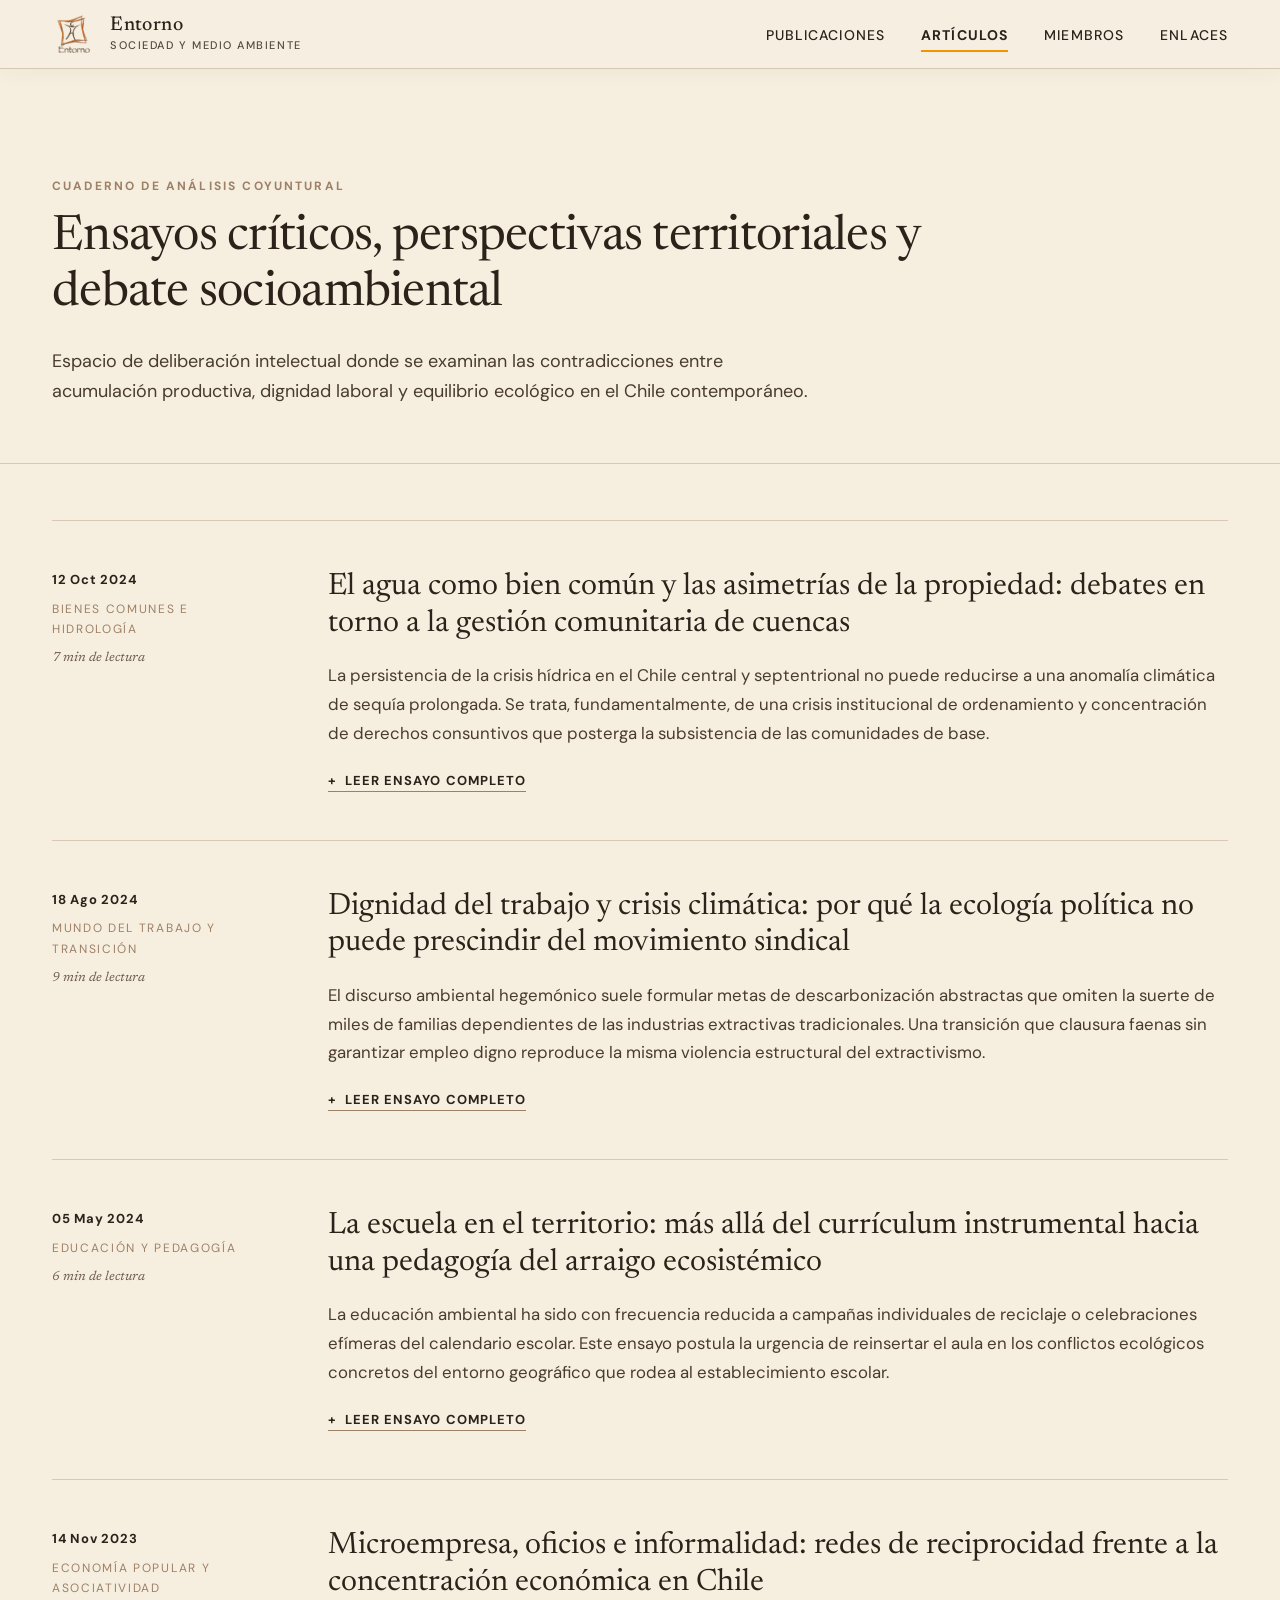
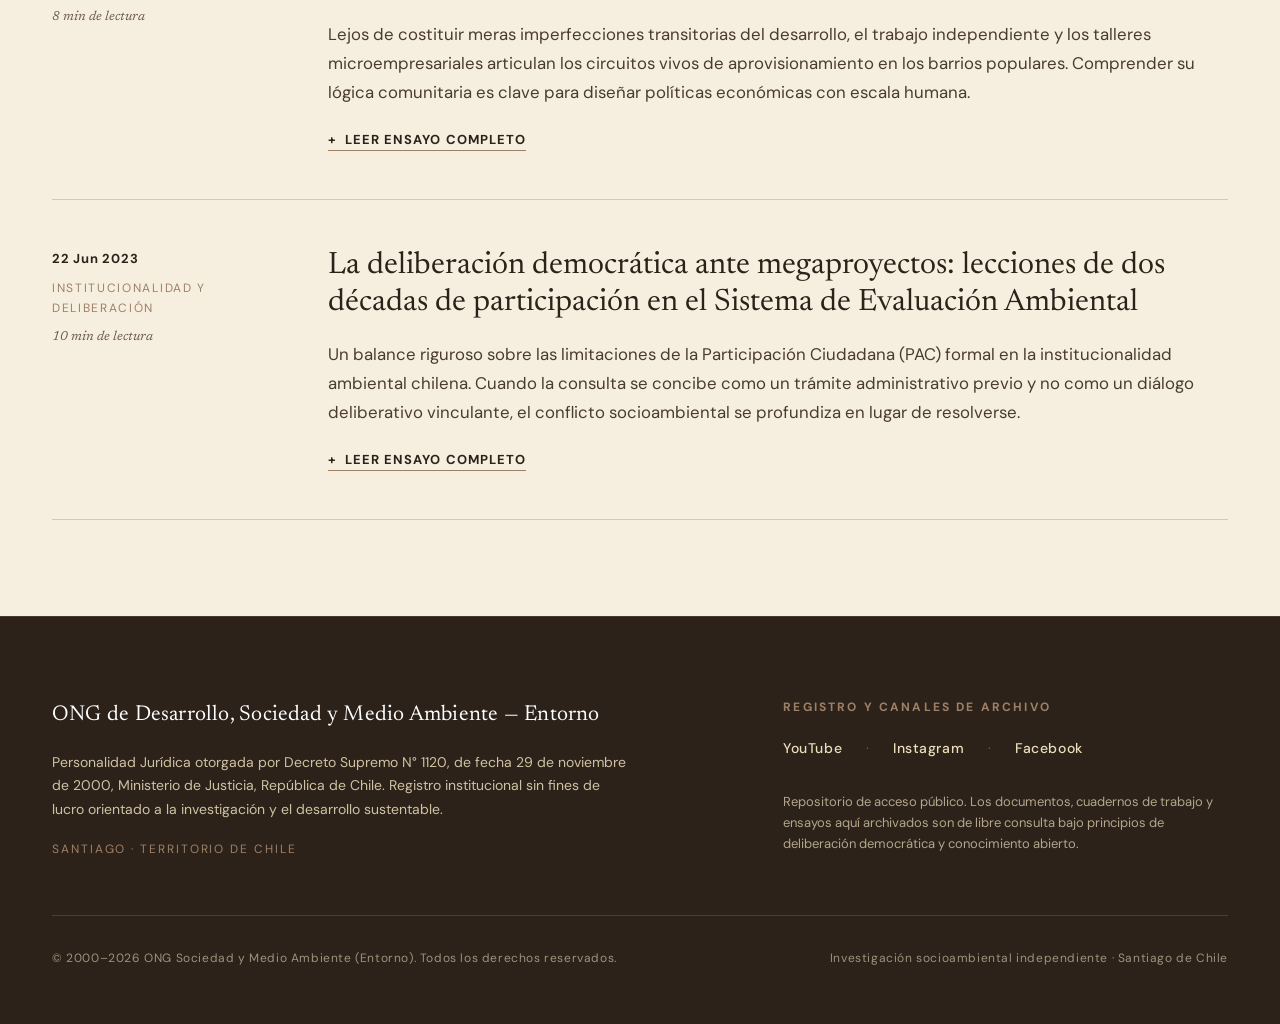
==== articulos.html @ 9762e9a4 "feat: sitio web estatico editorial para ONG Sociedad y Medio Ambiente (Entorno)" ====
<!DOCTYPE html>
<html lang="es">
<head>
  <meta charset="UTF-8">
  <meta name="viewport" content="width=device-width, initial-scale=1.0">
  <title>Artículos y Ensayos — ONG Sociedad y Medio Ambiente (Entorno)</title>
  <meta name="description" content="Cuaderno de análisis, reflexión coyuntural y ensayos críticos sobre desarrollo humano, trabajo, educación y territorio en Chile.">
  <link rel="stylesheet" href="css/estilos.css">
</head>
<body>

  <a href="#contenido-principal" class="skip-link">Saltar al contenido principal</a>

  <!-- NAVEGACIÓN STICKY CAMALEÓNICA -->
  <header class="header-editorial header-scrolled" role="banner">
    <div class="contenedor nav-inner">
      <a href="index.html" class="nav-marca" aria-label="Entorno - Sociedad y Medio Ambiente Chile, ir al inicio">
        <div class="placa-logo">
          <img src="imagenes/logo.png" alt="Logotipo Entorno Sociedad y Medio Ambiente" class="logo-entorno" width="38" height="42">
        </div>
        <div class="nombre-institucional">
          <span class="sigla-entorno">Entorno</span>
          <span class="leyenda-entorno">Sociedad y Medio Ambiente</span>
        </div>
      </a>

      <button class="btn-menu-movil" aria-label="Abrir menú de navegación" aria-expanded="false" aria-controls="menu-principal">
        <span></span>
        <span></span>
        <span></span>
      </button>

      <nav id="menu-principal" aria-label="Navegación principal">
        <ul class="nav-lista">
          <li><a href="publicaciones.html" class="nav-enlace">Publicaciones</a></li>
          <li><a href="articulos.html" class="nav-enlace activo" aria-current="page">Artículos</a></li>
          <li><a href="miembros.html" class="nav-enlace">Miembros</a></li>
          <li><a href="enlaces.html" class="nav-enlace">Enlaces</a></li>
        </ul>
      </nav>
    </div>
  </header>

  <main id="contenido-principal" class="pagina-interna">
    
    <!-- Cabecera Editorial -->
    <header class="cabecera-pagina-editorial">
      <div class="contenedor">
        <span class="sobretitulo-editorial">CUADERNO DE ANÁLISIS COYUNTURAL</span>
        <h1 class="titular-pagina">
          Ensayos críticos, perspectivas territoriales y debate socioambiental
        </h1>
        <p class="bajada-pagina">
          Espacio de deliberación intelectual donde se examinan las contradicciones entre acumulación productiva, dignidad laboral y equilibrio ecológico en el Chile contemporáneo.
        </p>
      </div>
    </header>

    <!-- Listado Editorial de Artículos -->
    <section class="seccion-articulos" aria-label="Listado de ensayos y artículos">
      <div class="contenedor">
        <div class="lista-articulos-editorial">

          <!-- Artículo 01 -->
          <article class="item-articulo">
            <div class="grid-articulo-cabecera">
              <aside class="meta-articulo-lateral">
                <time datetime="2024-10-12" class="articulo-fecha">12 Oct 2024</time>
                <span class="articulo-categoria">Bienes Comunes e Hidrología</span>
                <span class="articulo-tiempo">7 min de lectura</span>
              </aside>

              <div class="cuerpo-articulo-col">
                <h2 class="titulo-articulo">
                  El agua como bien común y las asimetrías de la propiedad: debates en torno a la gestión comunitaria de cuencas
                </h2>
                <p class="extracto-articulo">
                  La persistencia de la crisis hídrica en el Chile central y septentrional no puede reducirse a una anomalía climática de sequía prolongada. Se trata, fundamentalmente, de una crisis institucional de ordenamiento y concentración de derechos consuntivos que posterga la subsistencia de las comunidades de base.
                </p>

                <button type="button" class="btn-toggle-lectura" aria-expanded="false" aria-controls="ensayo-completo-1">
                  <span>+</span> Leer ensayo completo
                </button>

                <!-- Ensayo Expandible -->
                <div id="ensayo-completo-1" class="contenido-completo-articulo">
                  <div class="ensayo-texto">
                    <p>
                      Durante más de cuatro décadas, la arquitectura legal emanada del Código de Aguas de 1981 consagró la separación entre la propiedad del suelo y los derechos de aprovechamiento de aguas, propiciando un mercado autorregulado donde el caudal fluyó inexorablemente hacia los sectores de mayor rentabilidad financiera: la agroexportación intensiva y la minería a gran escala.
                    </p>
                    <blockquote>
                      "La preservación de una cuenca no se dirime en los algoritmos de transacción de caudales, sino en la capacidad de los pobladores locales de decidir democráticamente el destino de su entorno vital."
                    </blockquote>
                    <p>
                      Frente a esta lógica mercantil, los comités y cooperativas de Agua Potable Rural (APR) representan una experiencia histórica viva de resistencia y autogestión comunitaria. En ellos no opera la maximización del lucro, sino el principio ético de la distribución equitativa para el consumo humano y la preservación de los ciclos biológicos locales.
                    </p>
                    <p>
                      Cualquier horizonte de sustentabilidad genuino para Chile exige superar la retórica de la modernización tecnológica del riego y avanzar hacia una gobernanza pública y vinculante de cuencas hidrológicas completas, donde las organizaciones de base posean derecho a veto frente a la sobreexplotación de acuíferos subterráneos.
                    </p>
                    <div class="ensayo-referencias">
                      <em>Notas bibliográficas:</em> Documento elaborado en confluencia con los equipos de Biología de la Conservación y Planificación Territorial de Entorno. Publicado bajo estándares de consulta pública.
                    </div>
                  </div>
                </div>

              </div>
            </div>
          </article>

          <!-- Artículo 02 -->
          <article class="item-articulo">
            <div class="grid-articulo-cabecera">
              <aside class="meta-articulo-lateral">
                <time datetime="2024-08-18" class="articulo-fecha">18 Ago 2024</time>
                <span class="articulo-categoria">Mundo del Trabajo y Transición</span>
                <span class="articulo-tiempo">9 min de lectura</span>
              </aside>

              <div class="cuerpo-articulo-col">
                <h2 class="titulo-articulo">
                  Dignidad del trabajo y crisis climática: por qué la ecología política no puede prescindir del movimiento sindical
                </h2>
                <p class="extracto-articulo">
                  El discurso ambiental hegemónico suele formular metas de descarbonización abstractas que omiten la suerte de miles de familias dependientes de las industrias extractivas tradicionales. Una transición que clausura faenas sin garantizar empleo digno reproduce la misma violencia estructural del extractivismo.
                </p>

                <button type="button" class="btn-toggle-lectura" aria-expanded="false" aria-controls="ensayo-completo-2">
                  <span>+</span> Leer ensayo completo
                </button>

                <div id="ensayo-completo-2" class="contenido-completo-articulo">
                  <div class="ensayo-texto">
                    <p>
                      En el debate internacional sobre mitigación del cambio climático, el concepto de "transición justa" corre el riesgo de transformarse en un mero lema compensatorio si no sitúa al trabajador asalariado e independiente en el centro de las decisiones. Las comunidades que durante generaciones sostuvieron las plantas termoeléctricas y las fundiciones mineras en Puchuncaví, Huasco o Coronel no pueden ser consideradas prescindibles.
                    </p>
                    <blockquote>
                      "No habrá justicia ecológica si el costo de la transformación energética es transferido a los hombros de la clase trabajadora bajo la forma de desempleo y desposesión territorial."
                    </blockquote>
                    <p>
                      La experiencia de asesoría sindical desarrollada por Entorno demuestra que los sindicatos poseen un conocimiento de primera línea sobre los procesos de contaminación industrial y las fallas de seguridad operacional. Cuando las organizaciones de trabajadores articulan alianzas estratégicas con los comités vecinales y los colegios profesionales, la demanda por sustentabilidad adquiere arraigo material invencible.
                    </p>
                    <p>
                      Reivindicamos la centralidad de los convenios colectivos como herramientas ecológicas: la incorporación de cláusulas de reconversión laboral, salud ambiental ocupacional y control democrático de la tecnología productiva.
                    </p>
                    <div class="ensayo-referencias">
                      <em>Notas bibliográficas:</em> Síntesis de intervenciones en mesas de diálogo socio-laboral 2023–2024. Archivo técnico Entorno.
                    </div>
                  </div>
                </div>

              </div>
            </div>
          </article>

          <!-- Artículo 03 -->
          <article class="item-articulo">
            <div class="grid-articulo-cabecera">
              <aside class="meta-articulo-lateral">
                <time datetime="2024-05-05" class="articulo-fecha">05 May 2024</time>
                <span class="articulo-categoria">Educación y Pedagogía</span>
                <span class="articulo-tiempo">6 min de lectura</span>
              </aside>

              <div class="cuerpo-articulo-col">
                <h2 class="titulo-articulo">
                  La escuela en el territorio: más allá del currículum instrumental hacia una pedagogía del arraigo ecosistémico
                </h2>
                <p class="extracto-articulo">
                  La educación ambiental ha sido con frecuencia reducida a campañas individuales de reciclaje o celebraciones efímeras del calendario escolar. Este ensayo postula la urgencia de reinsertar el aula en los conflictos ecológicos concretos del entorno geográfico que rodea al establecimiento escolar.
                </p>

                <button type="button" class="btn-toggle-lectura" aria-expanded="false" aria-controls="ensayo-completo-3">
                  <span>+</span> Leer ensayo completo
                </button>

                <div id="ensayo-completo-3" class="contenido-completo-articulo">
                  <div class="ensayo-texto">
                    <p>
                      La educación pública no puede concebirse como una cámara de aislamiento respecto a las realidades socioambientales de las familias que acoge. En comunas agrícolas, costeras o periurbanas, las infancias y juventudes experimentan cotidianamente las consecuencias de la escasez de agua, la polución atmosférica o la segregación urbana.
                    </p>
                    <blockquote>
                      "Aprender a leer el mundo circundante es la primera condición para que la escuela pública recupere su vocación emancipadora."
                    </blockquote>
                    <p>
                      Proponemos una pedagogía fundada en la investigación-acción participativa: que el curso de ciencias o historia salga a relevar el caudal del estero local, que reconozca la flora nativa relictual en los bordes de los caminos y que entreviste a los ancianos del lugar sobre la transformación del paisaje agrícola.
                    </p>
                    <p>
                      Este enfoque no busca generar ecologistas desvinculados, sino ciudadanos conscientes de su pertenencia a un entramado biológico y cultural que debe ser cuidado comunitariamente.
                    </p>
                    <div class="ensayo-referencias">
                      <em>Notas bibliográficas:</em> Aporte de los integrantes del área de Educación y Pedagogía de Entorno.
                    </div>
                  </div>
                </div>

              </div>
            </div>
          </article>

          <!-- Artículo 04 -->
          <article class="item-articulo">
            <div class="grid-articulo-cabecera">
              <aside class="meta-articulo-lateral">
                <time datetime="2023-11-14" class="articulo-fecha">14 Nov 2023</time>
                <span class="articulo-categoria">Economía Popular y Asociatividad</span>
                <span class="articulo-tiempo">8 min de lectura</span>
              </aside>

              <div class="cuerpo-articulo-col">
                <h2 class="titulo-articulo">
                  Microempresa, oficios e informalidad: redes de reciprocidad frente a la concentración económica en Chile
                </h2>
                <p class="extracto-articulo">
                  Lejos de costituir meras imperfecciones transitorias del desarrollo, el trabajo independiente y los talleres microempresariales articulan los circuitos vivos de aprovisionamiento en los barrios populares. Comprender su lógica comunitaria es clave para diseñar políticas económicas con escala humana.
                </p>

                <button type="button" class="btn-toggle-lectura" aria-expanded="false" aria-controls="ensayo-completo-4">
                  <span>+</span> Leer ensayo completo
                </button>

                <div id="ensayo-completo-4" class="contenido-completo-articulo">
                  <div class="ensayo-texto">
                    <p>
                      En Chile, más de un tercio de la fuerza laboral activa se desempeña en condiciones de informalidad o trabajo por cuenta propia. Mientras los análisis tecnocráticos conciben este fenómeno exclusivamente bajo la categoría de baja productividad, la mirada socioambiental de Entorno constata la existencia de redes densas de ayuda mutua, reciclaje material y reparación de bienes que mitigan la precariedad extrema.
                    </p>
                    <blockquote>
                      "La microempresa comunitaria no replica la compulsión acumulativa de la gran corporación: su objetivo primordial es la reproducción digna de la vida doméstica y vecinal."
                    </blockquote>
                    <p>
                      El fortalecimiento de estos colectivos productivos requiere acceso equitativo a créditos solidarios sin tasas usurarias, simplificación tributaria adaptada a sus dinámicas y la apertura de mercados municipales que vinculen de forma directa al productor local con los consumidores barriales, eludiendo a los intermediarios especulativos.
                    </p>
                    <div class="ensayo-referencias">
                      <em>Notas bibliográficas:</em> Cuaderno de Trabajo N° 8, Área Socio-laboral de Entorno.
                    </div>
                  </div>
                </div>

              </div>
            </div>
          </article>

          <!-- Artículo 05 -->
          <article class="item-articulo">
            <div class="grid-articulo-cabecera">
              <aside class="meta-articulo-lateral">
                <time datetime="2023-06-22" class="articulo-fecha">22 Jun 2023</time>
                <span class="articulo-categoria">Institucionalidad y Deliberación</span>
                <span class="articulo-tiempo">10 min de lectura</span>
              </aside>

              <div class="cuerpo-articulo-col">
                <h2 class="titulo-articulo">
                  La deliberación democrática ante megaproyectos: lecciones de dos décadas de participación en el Sistema de Evaluación Ambiental
                </h2>
                <p class="extracto-articulo">
                  Un balance riguroso sobre las limitaciones de la Participación Ciudadana (PAC) formal en la institucionalidad ambiental chilena. Cuando la consulta se concibe como un trámite administrativo previo y no como un diálogo deliberativo vinculante, el conflicto socioambiental se profundiza en lugar de resolverse.
                </p>

                <button type="button" class="btn-toggle-lectura" aria-expanded="false" aria-controls="ensayo-completo-5">
                  <span>+</span> Leer ensayo completo
                </button>

                <div id="ensayo-completo-5" class="contenido-completo-articulo">
                  <div class="ensayo-texto">
                    <p>
                      La creación del Sistema de Evaluación de Impacto Ambiental (SEIA) en los años noventa buscó canalizar las crecientes controversias entre proyectos de inversión privada y comunidades receptoras. Sin embargo, tras dos décadas de aplicación, el balance demuestra que la asimetría de información y recursos técnicos entre las corporaciones proponentes y los vecinos afectados desvirtúa la legitimidad de las resoluciones de calificación ambiental.
                    </p>
                    <blockquote>
                      "No hay diálogo simétrico cuando una de las partes cuenta con bufetes corporativos y consultoras pagadas, mientras la otra dispone de plazos perentorios de 60 días para revisar miles de folios técnicos incomprensibles."
                    </blockquote>
                    <p>
                      Desde la perspectiva de Entorno, la verdadera participación democrática exige defensas técnicas públicas autónomas para las comunidades, financiamiento estatal independiente para contraestudios biológicos y geológicos, y el reconocimiento explícito del derecho de los territorios a decidir el perfil vocacional de sus valles y costas.
                    </p>
                    <div class="ensayo-referencias">
                      <em>Notas bibliográficas:</em> Sistematización del Área de Ciencias Sociales e Historia de Entorno.
                    </div>
                  </div>
                </div>

              </div>
            </div>
          </article>

        </div>
      </div>
    </section>

  </main>

  <!-- COLOFÓN INSTITUCIONAL -->
  <footer class="colofon-institucional" role="contentinfo">
    <div class="contenedor">
      <div class="grid-colofon">
        <div class="colofon-legal">
          <p class="colofon-nombre-legal">ONG de Desarrollo, Sociedad y Medio Ambiente — Entorno</p>
          <p class="colofon-decreto">
            Personalidad Jurídica otorgada por Decreto Supremo N° 1120, de fecha 29 de noviembre de 2000, Ministerio de Justicia, República de Chile. Registro institucional sin fines de lucro orientado a la investigación y el desarrollo sustentable.
          </p>
          <span class="colofon-ubicacion">Santiago · Territorio de Chile</span>
        </div>

        <div class="colofon-archivo">
          <span class="colofon-archivo-titulo">Registro y Canales de Archivo</span>
          <ul class="colofon-enlaces-lista">
            <li><a href="https://www.youtube.com" target="_blank" rel="noopener noreferrer" class="colofon-enlace">YouTube</a></li>
            <li class="colofon-separador-textual" aria-hidden="true">·</li>
            <li><a href="https://www.instagram.com" target="_blank" rel="noopener noreferrer" class="colofon-enlace">Instagram</a></li>
            <li class="colofon-separador-textual" aria-hidden="true">·</li>
            <li><a href="https://www.facebook.com/ongentorno" target="_blank" rel="noopener noreferrer" class="colofon-enlace">Facebook</a></li>
          </ul>
          <p class="colofon-declaracion">
            Repositorio de acceso público. Los documentos, cuadernos de trabajo y ensayos aquí archivados son de libre consulta bajo principios de deliberación democrática y conocimiento abierto.
          </p>
        </div>
      </div>

      <div class="colofon-inferior">
        <span>© 2000–2026 ONG Sociedad y Medio Ambiente (Entorno). Todos los derechos reservados.</span>
        <span>Investigación socioambiental independiente · Santiago de Chile</span>
      </div>
    </div>
  </footer>

  <script src="js/script.js"></script>
</body>
</html>
---- css/estilos.css ----
/* ==========================================================================
   ONG SOCIEDAD Y MEDIO AMBIENTE (ENTORNO) — CHILE
   Sistema de Diseño Editorial e Institucional
   ========================================================================== */

/* --------------------------------------------------------------------------
   01. FUENTES TIPOGRÁFICAS (Google Fonts)
   - Newsreader: Titulares y tesis narrativas (400, 500, regular e itálica)
   - DM Sans: Menú, cuerpo de lectura, metadatos y colofón (400, 500, 700)
   -------------------------------------------------------------------------- */
@import url('https://fonts.googleapis.com/css2?family=DM+Sans:ital,opsz,wght@0,9..40,400;0,9..40,500;0,9..40,700;1,9..40,400;1,9..40,500&family=Newsreader:ital,opsz,wght@0,6..72,400;0,6..72,500;1,6..72,400;1,6..72,500&display=swap');

/* --------------------------------------------------------------------------
   02. VARIABLES Y SISTEMA CROMÁTICO
   -------------------------------------------------------------------------- */
:root {
  /* Paleta cromática oficial */
  --bg-papel: #F6EFE0;
  --bg-beige: #ECDEBB;
  --tinta-oscura: #2C221A;
  --cafe-estructura: #9E8066;
  --naranja-acento: #F29400;
  --velo-hero: rgba(28, 22, 17, 0.56);

  /* Derivados tonales y estructurales */
  --tinta-secundaria: #4A3B2F;
  --tinta-atenuada: #6E5A4B;
  --linea-fina: rgba(158, 128, 102, 0.35);
  --linea-suave: rgba(158, 128, 102, 0.18);
  --linea-oscura: rgba(44, 34, 26, 0.2);
  --nav-scrolled-bg: rgba(246, 239, 224, 0.94);
  --placa-borde: rgba(158, 128, 102, 0.28);

  /* Tipografía */
  --font-serif: 'Newsreader', Georgia, Garamond, serif;
  --font-sans: 'DM Sans', -apple-system, BlinkMacSystemFont, 'Segoe UI', Roboto, Helvetica, Arial, sans-serif;

  /* Contenedores y ritmos espaciales */
  --container-ancho: 1240px;
  --container-pad: 2rem;
  --nav-altura: 78px;
  --transicion-base: 0.35s cubic-bezier(0.16, 1, 0.3, 1);
}

/* --------------------------------------------------------------------------
   03. RESET Y ESTILOS BASE
   -------------------------------------------------------------------------- */
*, *::before, *::after {
  box-sizing: border-box;
  margin: 0;
  padding: 0;
}

html {
  font-size: 16px;
  scroll-behavior: smooth;
  -webkit-text-size-adjust: 100%;
}

body {
  background-color: var(--bg-papel);
  color: var(--tinta-oscura);
  font-family: var(--font-sans);
  font-size: 1.0625rem;
  line-height: 1.68;
  font-weight: 400;
  text-rendering: optimizeLegibility;
  -webkit-font-smoothing: antialiased;
  -moz-osx-font-smoothing: grayscale;
}

img, video {
  max-width: 100%;
  height: auto;
  display: block;
}

a {
  color: inherit;
  text-decoration: none;
  transition: color var(--transicion-base);
}

/* Contenedor centralizado */
.contenedor {
  width: 100%;
  max-width: var(--container-ancho);
  margin-left: auto;
  margin-right: auto;
  padding-left: var(--container-pad);
  padding-right: var(--container-pad);
}

/* Enlace accesible para saltar al contenido principal */
.skip-link {
  position: absolute;
  top: -100px;
  left: 1.5rem;
  background-color: var(--tinta-oscura);
  color: var(--bg-papel);
  padding: 0.75rem 1.25rem;
  z-index: 9999;
  font-size: 0.875rem;
  font-weight: 500;
  border-radius: 2px;
  transition: top 0.2s ease;
}

.skip-link:focus {
  top: 1.5rem;
}

/* --------------------------------------------------------------------------
   04. NAVEGACIÓN STICKY CAMALEÓNICA
   -------------------------------------------------------------------------- */
.header-editorial {
  position: fixed;
  top: 0;
  left: 0;
  right: 0;
  z-index: 1000;
  width: 100%;
  transition: background-color var(--transicion-base),
              border-color var(--transicion-base),
              backdrop-filter var(--transicion-base),
              padding var(--transicion-base),
              box-shadow var(--transicion-base);
  padding: 1.2rem 0;
  border-bottom: 1px solid transparent;
}

.header-editorial .nav-inner {
  display: flex;
  align-items: center;
  justify-content: space-between;
}

/* Logo institucional y placa editorial */
.nav-marca {
  display: inline-flex;
  align-items: center;
  gap: 0.85rem;
  text-decoration: none;
}

.placa-logo {
  display: inline-flex;
  align-items: center;
  justify-content: center;
  background-color: var(--bg-papel);
  border-radius: 2px;
  padding: 6px 10px;
  border: 1px solid var(--placa-borde);
  box-shadow: 0 1px 3px rgba(44, 34, 26, 0.08);
  transition: background-color var(--transicion-base),
              border-color var(--transicion-base),
              box-shadow var(--transicion-base);
}

.logo-entorno {
  height: 38px;
  width: auto;
  display: block;
  transition: filter var(--transicion-base);
}

.nombre-institucional {
  display: flex;
  flex-direction: column;
}

.sigla-entorno {
  font-family: var(--font-serif);
  font-size: 1.25rem;
  font-weight: 500;
  line-height: 1.1;
  letter-spacing: 0.02em;
}

.leyenda-entorno {
  font-size: 0.6875rem;
  text-transform: uppercase;
  letter-spacing: 0.14em;
  font-weight: 500;
  opacity: 0.8;
}

/* Lista de navegación */
.nav-lista {
  display: flex;
  align-items: center;
  gap: 2.25rem;
  list-style: none;
}

.nav-enlace {
  font-family: var(--font-sans);
  font-size: 0.875rem;
  font-weight: 500;
  text-transform: uppercase;
  letter-spacing: 0.08em;
  position: relative;
  padding: 0.5rem 0;
  transition: color var(--transicion-base);
}

/* Indicador sutil de hover y activo (punto o subrayado fino en naranja) */
.nav-enlace::after {
  content: '';
  position: absolute;
  bottom: 0;
  left: 0;
  width: 0;
  height: 2px;
  background-color: var(--naranja-acento);
  transition: width var(--transicion-base);
}

.nav-enlace:hover::after,
.nav-enlace.activo::after {
  width: 100%;
}

.nav-enlace.activo {
  font-weight: 700;
}

/* Estado transparente sobre Hero (por defecto en index.html) */
.header-hero {
  background-color: transparent;
  border-bottom: 1px solid rgba(246, 239, 224, 0.12);
  color: #F6EFE0;
}

.header-hero .placa-logo {
  background-color: var(--bg-papel);
  border-color: rgba(246, 239, 224, 0.3);
}

.header-hero .logo-entorno {
  /* Sobre la placa clara del hero el logo se mantiene limpio */
}

.header-hero .nav-enlace {
  color: #F6EFE0;
}

.header-hero .nav-enlace:hover {
  color: #FFFFFF;
}

/* Estado camaleónico activado al scroll (o por defecto en páginas internas) */
.header-scrolled {
  background-color: var(--nav-scrolled-bg);
  backdrop-filter: blur(10px);
  -webkit-backdrop-filter: blur(10px);
  border-bottom: 1px solid var(--linea-fina);
  padding: 0.75rem 0;
  color: var(--tinta-oscura);
  box-shadow: 0 4px 20px rgba(44, 34, 26, 0.04);
}

.header-scrolled .placa-logo {
  background-color: transparent;
  border-color: transparent;
  box-shadow: none;
  padding: 2px 4px;
}

.header-scrolled .logo-entorno {
  /* Fusión invisible de su fondo blanco con el papel */
  mix-blend-mode: multiply;
}

.header-scrolled .nav-enlace {
  color: var(--tinta-oscura);
}

.header-scrolled .nav-enlace:hover {
  color: var(--naranja-acento);
}

/* Botón menú móvil (hamburguesa editorial) */
.btn-menu-movil {
  display: none;
  background: transparent;
  border: 1px solid currentColor;
  border-radius: 2px;
  padding: 0.5rem 0.65rem;
  color: inherit;
  cursor: pointer;
  flex-direction: column;
  gap: 4px;
  align-items: center;
  justify-content: center;
  transition: opacity var(--transicion-base);
}

.btn-menu-movil span {
  display: block;
  width: 20px;
  height: 2px;
  background-color: currentColor;
  transition: transform var(--transicion-base), opacity var(--transicion-base);
}

/* --------------------------------------------------------------------------
   05. ACTO I — APERTURA ATMOSFÉRICA (HERO 100svh)
   -------------------------------------------------------------------------- */
.seccion-hero {
  position: relative;
  min-height: 100svh;
  width: 100%;
  display: flex;
  align-items: center;
  justify-content: flex-start;
  overflow: hidden;
  background-color: #1c1611;
  color: #F6EFE0;
}

.hero-video-contenedor {
  position: absolute;
  inset: 0;
  width: 100%;
  height: 100%;
  z-index: 0;
  overflow: hidden;
}

.hero-video {
  width: 100%;
  height: 100%;
  object-fit: cover;
  object-position: center 40%;
  filter: brightness(0.92) contrast(1.05);
}

.hero-velo {
  position: absolute;
  inset: 0;
  z-index: 1;
  background: linear-gradient(
    180deg,
    rgba(28, 22, 17, 0.48) 0%,
    rgba(28, 22, 17, 0.58) 50%,
    rgba(28, 22, 17, 0.88) 100%
  );
}

.hero-contenido {
  position: relative;
  z-index: 2;
  width: 100%;
  padding-top: 6rem;
  padding-bottom: 4rem;
}

.hero-sobretitulo {
  font-family: var(--font-sans);
  font-size: 0.8125rem;
  font-weight: 500;
  text-transform: uppercase;
  letter-spacing: 0.22em;
  color: rgba(246, 239, 224, 0.82);
  margin-bottom: 1.5rem;
  display: flex;
  align-items: center;
  gap: 0.75rem;
}

.hero-sobretitulo::before {
  content: '';
  display: inline-block;
  width: 24px;
  height: 1px;
  background-color: var(--naranja-acento);
}

.hero-titular {
  font-family: var(--font-serif);
  font-weight: 400;
  font-size: clamp(2.25rem, 4.8vw, 4.25rem);
  line-height: 1.12;
  letter-spacing: -0.015em;
  color: #FFFFFF;
  max-width: 960px;
  margin-bottom: 1.75rem;
}

.hero-titular em {
  font-style: italic;
  font-weight: 400;
  color: #F6EFE0;
}

.hero-bajada {
  font-family: var(--font-sans);
  font-size: clamp(1.0625rem, 1.35vw, 1.25rem);
  font-weight: 400;
  line-height: 1.65;
  color: rgba(246, 239, 224, 0.9);
  max-width: 720px;
  margin-bottom: 2.5rem;
}

/* Indicador de lectura sobrio (cero botones de llamada a la acción) */
.hero-indicador-lectura {
  display: inline-flex;
  align-items: center;
  gap: 1rem;
  font-size: 0.75rem;
  text-transform: uppercase;
  letter-spacing: 0.16em;
  color: rgba(246, 239, 224, 0.75);
}

.linea-indicador {
  width: 48px;
  height: 1px;
  background-color: var(--cafe-estructura);
  position: relative;
  overflow: hidden;
}

.linea-indicador::after {
  content: '';
  position: absolute;
  top: 0;
  left: -100%;
  width: 100%;
  height: 100%;
  background-color: var(--naranja-acento);
  animation: pulsoLinea 2.8s infinite ease-in-out;
}

@keyframes pulsoLinea {
  0% { left: -100%; }
  50% { left: 0%; }
  100% { left: 100%; }
}

/* Control accesible de video para reducción de movimiento */
.btn-video-control {
  position: absolute;
  bottom: 1.5rem;
  right: var(--container-pad);
  z-index: 3;
  background: rgba(28, 22, 17, 0.6);
  border: 1px solid rgba(246, 239, 224, 0.2);
  color: rgba(246, 239, 224, 0.75);
  font-size: 0.6875rem;
  letter-spacing: 0.1em;
  text-transform: uppercase;
  padding: 0.35rem 0.75rem;
  border-radius: 2px;
  cursor: pointer;
  backdrop-filter: blur(4px);
  transition: color var(--transicion-base), border-color var(--transicion-base);
}

.btn-video-control:hover {
  color: #FFFFFF;
  border-color: rgba(246, 239, 224, 0.5);
}

/* --------------------------------------------------------------------------
   06. ACTO II — MARCO CONCEPTUAL (Misión y Visión sin autorreferencialidad)
   -------------------------------------------------------------------------- */
.seccion-marco {
  background-color: var(--bg-papel);
  padding: 7rem 0;
  position: relative;
}

.grid-marco {
  display: grid;
  grid-template-columns: 1fr;
  gap: 3.5rem;
}

@media (min-width: 992px) {
  .grid-marco {
    grid-template-columns: 4fr 6fr;
    gap: 5.5rem;
    align-items: start;
  }
}

/* Columna izquierda (El Horizonte) */
.col-horizonte {
  position: relative;
}

.sobretitulo-editorial {
  font-family: var(--font-sans);
  font-size: 0.75rem;
  font-weight: 700;
  text-transform: uppercase;
  letter-spacing: 0.18em;
  color: var(--cafe-estructura);
  margin-bottom: 1rem;
  display: block;
}

.titulo-horizonte {
  font-family: var(--font-serif);
  font-size: clamp(1.85rem, 2.7vw, 2.6rem);
  font-weight: 400;
  line-height: 1.15;
  letter-spacing: -0.01em;
  color: var(--tinta-oscura);
  margin-bottom: 1.75rem;
}

.texto-mision-sintesis {
  font-size: 1.125rem;
  line-height: 1.75;
  color: var(--tinta-secundaria);
}

/* Columna derecha (El Enfoque - Visión) */
.col-enfoque {
  display: flex;
  flex-direction: column;
  gap: 2.75rem;
}

.bloque-enfoque {
  position: relative;
  padding-left: 0;
}

.bloque-enfoque + .bloque-enfoque {
  padding-top: 2.75rem;
  border-top: 1px solid var(--cafe-estructura);
}

.titulo-enfoque {
  font-family: var(--font-serif);
  font-size: 1.45rem;
  font-weight: 500;
  line-height: 1.25;
  color: var(--tinta-oscura);
  margin-bottom: 0.85rem;
  display: flex;
  align-items: baseline;
  gap: 0.5rem;
}

.texto-enfoque {
  font-size: 1rem;
  line-height: 1.72;
  color: var(--tinta-atenuada);
}

/* --------------------------------------------------------------------------
   07. ACTO III — ÁMBITOS DE INCIDENCIA (Los 3 Objetivos Estratégicos)
   -------------------------------------------------------------------------- */
.seccion-incidencia {
  background-color: var(--bg-papel);
  padding: 7rem 0;
  border-top: 1px solid var(--linea-suave);
}

.cabecera-seccion {
  margin-bottom: 4rem;
}

.titulo-seccion {
  font-family: var(--font-serif);
  font-size: clamp(2rem, 3.2vw, 2.85rem);
  font-weight: 400;
  line-height: 1.14;
  letter-spacing: -0.01em;
  color: var(--tinta-oscura);
  margin-top: 0.5rem;
}

.triptico-incidencia {
  display: grid;
  grid-template-columns: 1fr;
  gap: 3rem;
  border-top: 1px solid var(--linea-fina);
  border-bottom: 1px solid var(--linea-fina);
  padding: 3.5rem 0;
}

@media (min-width: 992px) {
  .triptico-incidencia {
    grid-template-columns: repeat(3, 1fr);
    gap: 0;
  }

  .col-incidencia {
    padding: 0 2.5rem;
    position: relative;
  }

  .col-incidencia:first-child {
    padding-left: 0;
  }

  .col-incidencia:last-child {
    padding-right: 0;
  }

  .col-incidencia + .col-incidencia {
    border-left: 1px solid var(--linea-fina);
  }
}

.num-incidencia {
  font-family: var(--font-sans);
  font-size: 0.9375rem;
  font-weight: 700;
  letter-spacing: 0.1em;
  color: var(--naranja-acento);
  display: block;
  margin-bottom: 1.25rem;
}

.titulo-incidencia {
  font-family: var(--font-serif);
  font-size: 1.55rem;
  font-weight: 400;
  line-height: 1.22;
  color: var(--tinta-oscura);
  margin-bottom: 1.25rem;
}

.texto-incidencia {
  font-size: 0.975rem;
  line-height: 1.72;
  color: var(--tinta-atenuada);
}

/* --------------------------------------------------------------------------
   08. ACTO IV — CONVERGENCIA DISCIPLINARIA Y TRAYECTORIA (Historia)
   -------------------------------------------------------------------------- */
.seccion-historia {
  background-color: var(--bg-beige);
  padding: 7.5rem 0;
  color: var(--tinta-oscura);
}

/* Bloque Superior: Convergencia Interdisciplinaria */
.bloque-convergencia {
  margin-bottom: 5.5rem;
}

.grid-convergencia {
  display: grid;
  grid-template-columns: 1fr;
  gap: 2.5rem;
  margin-top: 2rem;
}

@media (min-width: 992px) {
  .grid-convergencia {
    grid-template-columns: 5fr 7fr;
    gap: 4.5rem;
    align-items: start;
  }
}

.texto-convergencia-intro {
  font-family: var(--font-serif);
  font-size: 1.65rem;
  font-weight: 400;
  line-height: 1.28;
  color: var(--tinta-oscura);
}

.disciplinas-mosaico {
  display: grid;
  grid-template-columns: 1fr;
  gap: 1.5rem;
}

@media (min-width: 640px) {
  .disciplinas-mosaico {
    grid-template-columns: 1fr 1fr;
  }
}

.item-disciplina {
  background-color: rgba(246, 239, 224, 0.6);
  border: 1px solid rgba(158, 128, 102, 0.28);
  border-radius: 2px;
  padding: 1.35rem 1.5rem;
}

.item-disciplina-titulo {
  font-family: var(--font-sans);
  font-size: 0.8125rem;
  font-weight: 700;
  text-transform: uppercase;
  letter-spacing: 0.12em;
  color: var(--tinta-oscura);
  margin-bottom: 0.45rem;
}

.item-disciplina-desc {
  font-size: 0.875rem;
  line-height: 1.6;
  color: var(--tinta-secundaria);
}

/* Bloque Inferior: Línea de Tiempo Institucional */
.bloque-trayectoria {
  border-top: 1px solid var(--linea-oscura);
  padding-top: 4.5rem;
}

.timeline-editorial {
  display: grid;
  grid-template-columns: 1fr;
  gap: 2.5rem;
  position: relative;
  margin-top: 3rem;
}

@media (min-width: 992px) {
  .timeline-editorial {
    grid-template-columns: repeat(4, 1fr);
    gap: 2rem;
  }

  .timeline-editorial::before {
    content: '';
    position: absolute;
    top: 14px;
    left: 0;
    right: 0;
    height: 1px;
    background-color: var(--cafe-estructura);
    z-index: 0;
  }
}

.hito-item {
  position: relative;
  z-index: 1;
}

.hito-punto {
  width: 10px;
  height: 10px;
  border-radius: 50%;
  background-color: var(--naranja-acento);
  border: 2px solid var(--bg-beige);
  margin-bottom: 1.25rem;
  display: block;
}

.hito-epoca {
  font-family: var(--font-sans);
  font-size: 0.8125rem;
  font-weight: 700;
  text-transform: uppercase;
  letter-spacing: 0.12em;
  color: var(--tinta-oscura);
  display: block;
  margin-bottom: 0.4rem;
}

.hito-titulo {
  font-family: var(--font-serif);
  font-size: 1.25rem;
  font-weight: 500;
  line-height: 1.25;
  color: var(--tinta-oscura);
  margin-bottom: 0.75rem;
}

.hito-desc {
  font-size: 0.9rem;
  line-height: 1.65;
  color: var(--tinta-secundaria);
}

/* --------------------------------------------------------------------------
   09. ACTO V — COLOFÓN INSTITUCIONAL (Footer)
   -------------------------------------------------------------------------- */
.colofon-institucional {
  background-color: var(--tinta-oscura);
  color: var(--bg-beige);
  padding: 5rem 0 3.5rem;
  border-top: 1px solid rgba(158, 128, 102, 0.25);
  font-size: 0.875rem;
}

.grid-colofon {
  display: grid;
  grid-template-columns: 1fr;
  gap: 3rem;
  padding-bottom: 3.5rem;
  border-bottom: 1px solid rgba(236, 222, 187, 0.15);
}

@media (min-width: 992px) {
  .grid-colofon {
    grid-template-columns: 6fr 4fr;
    gap: 4rem;
    align-items: start;
  }
}

/* Izquierda: Identidad legal y referencia jurídica */
.colofon-legal {
  display: flex;
  flex-direction: column;
  gap: 1.15rem;
}

.colofon-nombre-legal {
  font-family: var(--font-serif);
  font-size: 1.35rem;
  font-weight: 400;
  color: #FFFFFF;
  letter-spacing: 0.01em;
}

.colofon-decreto {
  font-size: 0.875rem;
  line-height: 1.65;
  color: rgba(236, 222, 187, 0.85);
  max-width: 580px;
}

.colofon-ubicacion {
  font-family: var(--font-sans);
  font-size: 0.75rem;
  text-transform: uppercase;
  letter-spacing: 0.16em;
  color: var(--cafe-estructura);
}

/* Derecha: Enlaces textuales a registros y archivo */
.colofon-archivo {
  display: flex;
  flex-direction: column;
  gap: 1.25rem;
}

.colofon-archivo-titulo {
  font-family: var(--font-sans);
  font-size: 0.75rem;
  font-weight: 700;
  text-transform: uppercase;
  letter-spacing: 0.18em;
  color: var(--cafe-estructura);
}

.colofon-enlaces-lista {
  display: flex;
  flex-wrap: wrap;
  align-items: center;
  gap: 1.5rem;
  list-style: none;
}

.colofon-enlace {
  color: var(--bg-beige);
  font-weight: 500;
  letter-spacing: 0.04em;
  padding-bottom: 2px;
  position: relative;
  transition: color var(--transicion-base);
}

.colofon-enlace::after {
  content: '';
  position: absolute;
  bottom: 0;
  left: 0;
  width: 0;
  height: 1px;
  background-color: var(--naranja-acento);
  transition: width var(--transicion-base);
}

.colofon-enlace:hover {
  color: #FFFFFF;
}

.colofon-enlace:hover::after {
  width: 100%;
}

.colofon-separador-textual {
  color: var(--cafe-estructura);
  opacity: 0.6;
}

.colofon-declaracion {
  font-size: 0.8125rem;
  line-height: 1.6;
  color: rgba(236, 222, 187, 0.7);
  margin-top: 0.75rem;
}

/* Sub-pie de colofón */
.colofon-inferior {
  display: flex;
  flex-direction: column;
  gap: 1rem;
  padding-top: 2rem;
  font-size: 0.75rem;
  color: rgba(236, 222, 187, 0.6);
  letter-spacing: 0.05em;
}

@media (min-width: 768px) {
  .colofon-inferior {
    flex-direction: row;
    justify-content: space-between;
    align-items: center;
  }
}

/* --------------------------------------------------------------------------
   10. PÁGINAS INTERNAS — ESTRUCTURAS COMUNES
   -------------------------------------------------------------------------- */
.pagina-interna {
  padding-top: 6.5rem;
  background-color: var(--bg-papel);
  min-height: calc(100vh - 350px);
}

.cabecera-pagina-editorial {
  padding: 4.5rem 0 3.5rem;
  border-bottom: 1px solid var(--linea-fina);
}

.cabecera-pagina-editorial .sobretitulo-editorial {
  color: var(--cafe-estructura);
  margin-bottom: 0.85rem;
}

.titular-pagina {
  font-family: var(--font-serif);
  font-size: clamp(2.25rem, 3.8vw, 3.4rem);
  font-weight: 400;
  line-height: 1.15;
  letter-spacing: -0.015em;
  color: var(--tinta-oscura);
  max-width: 900px;
  margin-bottom: 1.5rem;
}

.bajada-pagina {
  font-size: 1.125rem;
  line-height: 1.7;
  color: var(--tinta-secundaria);
  max-width: 760px;
}

/* --------------------------------------------------------------------------
   11. PÁGINA INTERNA: PUBLICACIONES (publicaciones.html)
   -------------------------------------------------------------------------- */
.seccion-publicaciones {
  padding: 3.5rem 0 6rem;
}

.barra-filtros-editorial {
  display: flex;
  flex-wrap: wrap;
  gap: 0.75rem;
  align-items: center;
  margin-bottom: 3.5rem;
  padding-bottom: 1.5rem;
  border-bottom: 1px solid var(--linea-suave);
}

.etiqueta-filtro-intro {
  font-family: var(--font-sans);
  font-size: 0.75rem;
  font-weight: 700;
  text-transform: uppercase;
  letter-spacing: 0.14em;
  color: var(--cafe-estructura);
  margin-right: 0.5rem;
}

.filtro-btn {
  background: transparent;
  border: 1px solid var(--cafe-estructura);
  border-radius: 2px;
  padding: 0.45rem 1rem;
  font-family: var(--font-sans);
  font-size: 0.8125rem;
  font-weight: 500;
  letter-spacing: 0.04em;
  color: var(--tinta-oscura);
  cursor: pointer;
  transition: all var(--transicion-base);
}

.filtro-btn:hover {
  background-color: var(--bg-beige);
  border-color: var(--tinta-oscura);
}

.filtro-btn.activo {
  background-color: var(--tinta-oscura);
  color: var(--bg-papel);
  border-color: var(--tinta-oscura);
}

.contador-publicaciones {
  margin-left: auto;
  font-size: 0.8125rem;
  color: var(--tinta-atenuada);
  font-style: italic;
  font-family: var(--font-serif);
}

.lista-publicaciones {
  display: flex;
  flex-direction: column;
  gap: 2.5rem;
}

.ficha-publicacion {
  background-color: rgba(246, 239, 224, 0.4);
  border: 1px solid var(--linea-fina);
  border-radius: 2px;
  padding: 2.25rem;
  transition: border-color var(--transicion-base), box-shadow var(--transicion-base);
}

.ficha-publicacion:hover {
  border-color: var(--cafe-estructura);
  box-shadow: 0 4px 18px rgba(44, 34, 26, 0.05);
}

.meta-publicacion {
  display: flex;
  flex-wrap: wrap;
  align-items: center;
  gap: 1rem;
  margin-bottom: 1rem;
  font-size: 0.75rem;
  text-transform: uppercase;
  letter-spacing: 0.12em;
}

.meta-ano {
  font-family: var(--font-sans);
  font-weight: 700;
  color: var(--naranja-acento);
}

.meta-area {
  color: var(--cafe-estructura);
  font-weight: 500;
}

.meta-codigo {
  color: var(--tinta-atenuada);
  opacity: 0.8;
}

.titulo-publicacion {
  font-family: var(--font-serif);
  font-size: 1.65rem;
  font-weight: 500;
  line-height: 1.25;
  color: var(--tinta-oscura);
  margin-bottom: 1rem;
}

.resumen-publicacion {
  font-size: 0.975rem;
  line-height: 1.72;
  color: var(--tinta-secundaria);
  margin-bottom: 1.5rem;
  max-width: 980px;
}

.pie-publicacion {
  display: flex;
  flex-wrap: wrap;
  align-items: center;
  justify-content: space-between;
  gap: 1.25rem;
  padding-top: 1.25rem;
  border-top: 1px solid var(--linea-suave);
  font-size: 0.8125rem;
}

.autoria-publicacion {
  color: var(--tinta-atenuada);
}

.enlace-documento-pdf {
  display: inline-flex;
  align-items: center;
  gap: 0.5rem;
  font-family: var(--font-sans);
  font-size: 0.8125rem;
  font-weight: 700;
  text-transform: uppercase;
  letter-spacing: 0.08em;
  color: var(--tinta-oscura);
  border-bottom: 1px solid var(--naranja-acento);
  padding-bottom: 2px;
  cursor: pointer;
  background: none;
  border-top: none;
  border-left: none;
  border-right: none;
  transition: color var(--transicion-base), border-color var(--transicion-base);
}

.enlace-documento-pdf:hover {
  color: var(--naranja-acento);
}

/* --------------------------------------------------------------------------
   12. PÁGINA INTERNA: ARTÍCULOS (articulos.html)
   -------------------------------------------------------------------------- */
.seccion-articulos {
  padding: 3.5rem 0 6rem;
}

.lista-articulos-editorial {
  display: flex;
  flex-direction: column;
}

.item-articulo {
  border-top: 1px solid var(--linea-fina);
  padding: 3rem 0;
  transition: background-color var(--transicion-base);
}

.item-articulo:last-child {
  border-bottom: 1px solid var(--linea-fina);
}

.grid-articulo-cabecera {
  display: grid;
  grid-template-columns: 1fr;
  gap: 1.5rem;
}

@media (min-width: 860px) {
  .grid-articulo-cabecera {
    grid-template-columns: 220px 1fr;
    gap: 3.5rem;
  }
}

.meta-articulo-lateral {
  display: flex;
  flex-direction: column;
  gap: 0.5rem;
  font-size: 0.8125rem;
}

.articulo-fecha {
  font-family: var(--font-sans);
  font-weight: 700;
  color: var(--tinta-oscura);
  letter-spacing: 0.06em;
}

.articulo-categoria {
  text-transform: uppercase;
  letter-spacing: 0.14em;
  color: var(--cafe-estructura);
  font-size: 0.75rem;
}

.articulo-tiempo {
  color: var(--tinta-atenuada);
  font-style: italic;
  font-family: var(--font-serif);
}

.cuerpo-articulo-col {
  display: flex;
  flex-direction: column;
}

.titulo-articulo {
  font-family: var(--font-serif);
  font-size: clamp(1.65rem, 2.4vw, 2.15rem);
  font-weight: 400;
  line-height: 1.2;
  color: var(--tinta-oscura);
  margin-bottom: 1.15rem;
}

.extracto-articulo {
  font-size: 1.05rem;
  line-height: 1.72;
  color: var(--tinta-secundaria);
  margin-bottom: 1.5rem;
}

.btn-toggle-lectura {
  align-self: flex-start;
  background: transparent;
  border: none;
  color: var(--tinta-oscura);
  font-family: var(--font-sans);
  font-size: 0.8125rem;
  font-weight: 700;
  text-transform: uppercase;
  letter-spacing: 0.08em;
  display: inline-flex;
  align-items: center;
  gap: 0.5rem;
  cursor: pointer;
  border-bottom: 1px solid var(--cafe-estructura);
  padding-bottom: 2px;
  transition: color var(--transicion-base), border-color var(--transicion-base);
}

.btn-toggle-lectura:hover {
  color: var(--naranja-acento);
  border-color: var(--naranja-acento);
}

/* Área de lectura expandible */
.contenido-completo-articulo {
  display: none;
  margin-top: 2.25rem;
  padding-top: 2.25rem;
  border-top: 1px dashed var(--linea-fina);
}

.contenido-completo-articulo.expandido {
  display: block;
  animation: fadeInLectura 0.4s ease;
}

@keyframes fadeInLectura {
  from { opacity: 0; transform: translateY(-6px); }
  to { opacity: 1; transform: translateY(0); }
}

.ensayo-texto {
  font-size: 1.0625rem;
  line-height: 1.82;
  color: var(--tinta-secundaria);
  max-width: 820px;
}

.ensayo-texto p {
  margin-bottom: 1.5rem;
}

.ensayo-texto blockquote {
  font-family: var(--font-serif);
  font-size: 1.25rem;
  font-style: italic;
  line-height: 1.5;
  color: var(--tinta-oscura);
  padding-left: 1.5rem;
  border-left: 2px solid var(--naranja-acento);
  margin: 2rem 0;
}

.ensayo-referencias {
  margin-top: 2.5rem;
  padding-top: 1.5rem;
  border-top: 1px solid var(--linea-suave);
  font-size: 0.8125rem;
  line-height: 1.6;
  color: var(--tinta-atenuada);
}

/* --------------------------------------------------------------------------
   13. PÁGINA INTERNA: MIEMBROS (miembros.html)
   -------------------------------------------------------------------------- */
.seccion-miembros {
  padding: 3.5rem 0 6rem;
}

.grupo-disciplinario {
  margin-bottom: 5rem;
}

.cabecera-disciplina {
  display: flex;
  align-items: baseline;
  justify-content: space-between;
  border-bottom: 1px solid var(--cafe-estructura);
  padding-bottom: 0.85rem;
  margin-bottom: 2.5rem;
}

.nombre-disciplina {
  font-family: var(--font-serif);
  font-size: 1.75rem;
  font-weight: 500;
  color: var(--tinta-oscura);
}

.codigo-disciplina {
  font-family: var(--font-sans);
  font-size: 0.75rem;
  font-weight: 700;
  letter-spacing: 0.12em;
  color: var(--naranja-acento);
}

.grid-fichas-miembros {
  display: grid;
  grid-template-columns: 1fr;
  gap: 2rem;
}

@media (min-width: 768px) {
  .grid-fichas-miembros {
    grid-template-columns: repeat(2, 1fr);
  }
}

.ficha-miembro {
  background-color: rgba(246, 239, 224, 0.45);
  border: 1px solid var(--linea-fina);
  border-radius: 2px;
  padding: 1.85rem 2rem;
  transition: border-color var(--transicion-base);
}

.ficha-miembro:hover {
  border-color: var(--cafe-estructura);
}

.nombre-miembro {
  font-family: var(--font-serif);
  font-size: 1.35rem;
  font-weight: 500;
  color: var(--tinta-oscura);
  margin-bottom: 0.35rem;
}

.disciplina-base {
  font-family: var(--font-sans);
  font-size: 0.8125rem;
  font-weight: 700;
  text-transform: uppercase;
  letter-spacing: 0.08em;
  color: var(--cafe-estructura);
  margin-bottom: 1rem;
}

.linea-investigacion {
  font-size: 0.9375rem;
  line-height: 1.65;
  color: var(--tinta-secundaria);
  margin-bottom: 0.85rem;
}

.rol-incidencia {
  font-size: 0.8125rem;
  line-height: 1.55;
  color: var(--tinta-atenuada);
  border-top: 1px solid var(--linea-suave);
  padding-top: 0.75rem;
}

/* --------------------------------------------------------------------------
   14. PÁGINA INTERNA: ENLACES (enlaces.html)
   -------------------------------------------------------------------------- */
.seccion-enlaces {
  padding: 3.5rem 0 6rem;
}

.categoria-redes {
  margin-bottom: 4.5rem;
}

.cabecera-redes {
  border-bottom: 1px solid var(--cafe-estructura);
  padding-bottom: 0.85rem;
  margin-bottom: 2.25rem;
}

.nombre-categoria-red {
  font-family: var(--font-serif);
  font-size: 1.75rem;
  font-weight: 500;
  color: var(--tinta-oscura);
}

.grid-entidades {
  display: grid;
  grid-template-columns: 1fr;
  gap: 2rem;
}

@media (min-width: 860px) {
  .grid-entidades {
    grid-template-columns: repeat(3, 1fr);
  }
}

.ficha-entidad {
  background-color: rgba(246, 239, 224, 0.5);
  border: 1px solid var(--linea-fina);
  border-radius: 2px;
  padding: 1.75rem;
  display: flex;
  flex-direction: column;
  justify-content: space-between;
}

.entidad-ambito {
  font-family: var(--font-sans);
  font-size: 0.6875rem;
  font-weight: 700;
  text-transform: uppercase;
  letter-spacing: 0.14em;
  color: var(--naranja-acento);
  margin-bottom: 0.65rem;
}

.entidad-nombre {
  font-family: var(--font-serif);
  font-size: 1.25rem;
  font-weight: 500;
  line-height: 1.3;
  color: var(--tinta-oscura);
  margin-bottom: 0.85rem;
}

.entidad-descripcion {
  font-size: 0.9rem;
  line-height: 1.65;
  color: var(--tinta-secundaria);
  margin-bottom: 1.5rem;
}

.entidad-enlace-externo {
  font-family: var(--font-sans);
  font-size: 0.75rem;
  font-weight: 700;
  text-transform: uppercase;
  letter-spacing: 0.1em;
  color: var(--tinta-oscura);
  display: inline-flex;
  align-items: center;
  gap: 0.35rem;
  align-self: flex-start;
  border-bottom: 1px solid var(--cafe-estructura);
  padding-bottom: 2px;
  transition: color var(--transicion-base), border-color var(--transicion-base);
}

.entidad-enlace-externo:hover {
  color: var(--naranja-acento);
  border-color: var(--naranja-acento);
}

/* --------------------------------------------------------------------------
   15. MODAL DE FICHA TÉCNICA Y CONSULTA PDF (Visualizador de Archivo)
   -------------------------------------------------------------------------- */
.modal-overlay {
  position: fixed;
  inset: 0;
  background-color: rgba(28, 22, 17, 0.75);
  backdrop-filter: blur(6px);
  z-index: 2000;
  display: flex;
  align-items: center;
  justify-content: center;
  padding: 1.5rem;
  opacity: 0;
  visibility: hidden;
  transition: opacity 0.3s ease, visibility 0.3s ease;
}

.modal-overlay.activo {
  opacity: 1;
  visibility: visible;
}

.modal-documento {
  background-color: var(--bg-papel);
  border: 1px solid var(--cafe-estructura);
  border-radius: 2px;
  max-width: 760px;
  width: 100%;
  max-height: 90vh;
  overflow-y: auto;
  padding: 2.75rem;
  position: relative;
  box-shadow: 0 16px 48px rgba(44, 34, 26, 0.35);
  color: var(--tinta-oscura);
}

.btn-cerrar-modal {
  position: absolute;
  top: 1.25rem;
  right: 1.25rem;
  background: transparent;
  border: none;
  font-family: var(--font-sans);
  font-size: 1.25rem;
  line-height: 1;
  color: var(--tinta-atenuada);
  cursor: pointer;
  padding: 0.5rem;
  transition: color var(--transicion-base);
}

.btn-cerrar-modal:hover {
  color: var(--tinta-oscura);
}

.modal-meta-codigo {
  font-family: var(--font-sans);
  font-size: 0.75rem;
  font-weight: 700;
  text-transform: uppercase;
  letter-spacing: 0.16em;
  color: var(--naranja-acento);
  margin-bottom: 0.5rem;
}

.modal-titulo {
  font-family: var(--font-serif);
  font-size: 1.85rem;
  font-weight: 500;
  line-height: 1.2;
  color: var(--tinta-oscura);
  margin-bottom: 1.5rem;
}

.modal-ficha-tecnica {
  display: grid;
  grid-template-columns: 1fr;
  gap: 1rem;
  padding: 1.25rem 0;
  border-top: 1px solid var(--cafe-estructura);
  border-bottom: 1px solid var(--cafe-estructura);
  margin-bottom: 1.5rem;
  font-size: 0.8125rem;
}

@media (min-width: 600px) {
  .modal-ficha-tecnica {
    grid-template-columns: repeat(3, 1fr);
  }
}

.modal-ficha-item span {
  display: block;
  text-transform: uppercase;
  letter-spacing: 0.12em;
  color: var(--cafe-estructura);
  font-size: 0.6875rem;
  font-weight: 700;
  margin-bottom: 0.25rem;
}

.modal-resumen-editorial {
  font-size: 0.95rem;
  line-height: 1.75;
  color: var(--tinta-secundaria);
  margin-bottom: 2rem;
}

.modal-acciones {
  display: flex;
  flex-wrap: wrap;
  gap: 1.25rem;
  align-items: center;
  justify-content: space-between;
  padding-top: 1.5rem;
  border-top: 1px solid var(--linea-fina);
}

.modal-btn-accion {
  display: inline-flex;
  align-items: center;
  gap: 0.5rem;
  background-color: var(--tinta-oscura);
  color: var(--bg-papel);
  padding: 0.6rem 1.25rem;
  font-family: var(--font-sans);
  font-size: 0.75rem;
  font-weight: 700;
  text-transform: uppercase;
  letter-spacing: 0.1em;
  border-radius: 2px;
  border: 1px solid var(--tinta-oscura);
  cursor: pointer;
  transition: all var(--transicion-base);
}

.modal-btn-accion:hover {
  background-color: transparent;
  color: var(--tinta-oscura);
}

/* --------------------------------------------------------------------------
   16. RESPONSIVE DESIGN (Mobile First & Breakpoints)
   -------------------------------------------------------------------------- */
@media (max-width: 860px) {
  .btn-menu-movil {
    display: flex;
  }

  .nav-lista {
    position: fixed;
    top: var(--nav-altura);
    left: 0;
    right: 0;
    background-color: var(--bg-papel);
    border-bottom: 1px solid var(--linea-fina);
    box-shadow: 0 10px 30px rgba(44, 34, 26, 0.1);
    flex-direction: column;
    padding: 2rem var(--container-pad);
    gap: 1.5rem;
    align-items: flex-start;
    display: none;
  }

  .nav-lista.abierto {
    display: flex;
  }

  .header-hero .nav-lista {
    background-color: #1c1611;
    border-bottom: 1px solid rgba(246, 239, 224, 0.2);
  }

  .header-hero .nav-enlace {
    color: #F6EFE0;
  }

  .header-scrolled .nav-lista {
    background-color: var(--bg-papel);
  }

  .header-scrolled .nav-enlace {
    color: var(--tinta-oscura);
  }

  .sigla-entorno {
    font-size: 1.1rem;
  }

  .leyenda-entorno {
    display: none;
  }

  .seccion-hero {
    min-height: 92svh;
  }

  .seccion-marco,
  .seccion-incidencia,
  .seccion-historia {
    padding: 5rem 0;
  }

  .timeline-editorial::before {
    display: none;
  }
}

/* --------------------------------------------------------------------------
   17. ACCESIBILIDAD Y PREFERS-REDUCED-MOTION
   -------------------------------------------------------------------------- */
@media (prefers-reduced-motion: reduce) {
  *, *::before, *::after {
    animation-duration: 0.01ms !important;
    animation-iteration-count: 1 !important;
    transition-duration: 0.01ms !important;
    scroll-behavior: auto !important;
  }

  .hero-video {
    display: none;
  }

  .hero-video-contenedor {
    background: radial-gradient(circle at 60% 40%, #443428 0%, #1c1611 100%);
  }

  .linea-indicador::after {
    animation: none;
  }
}
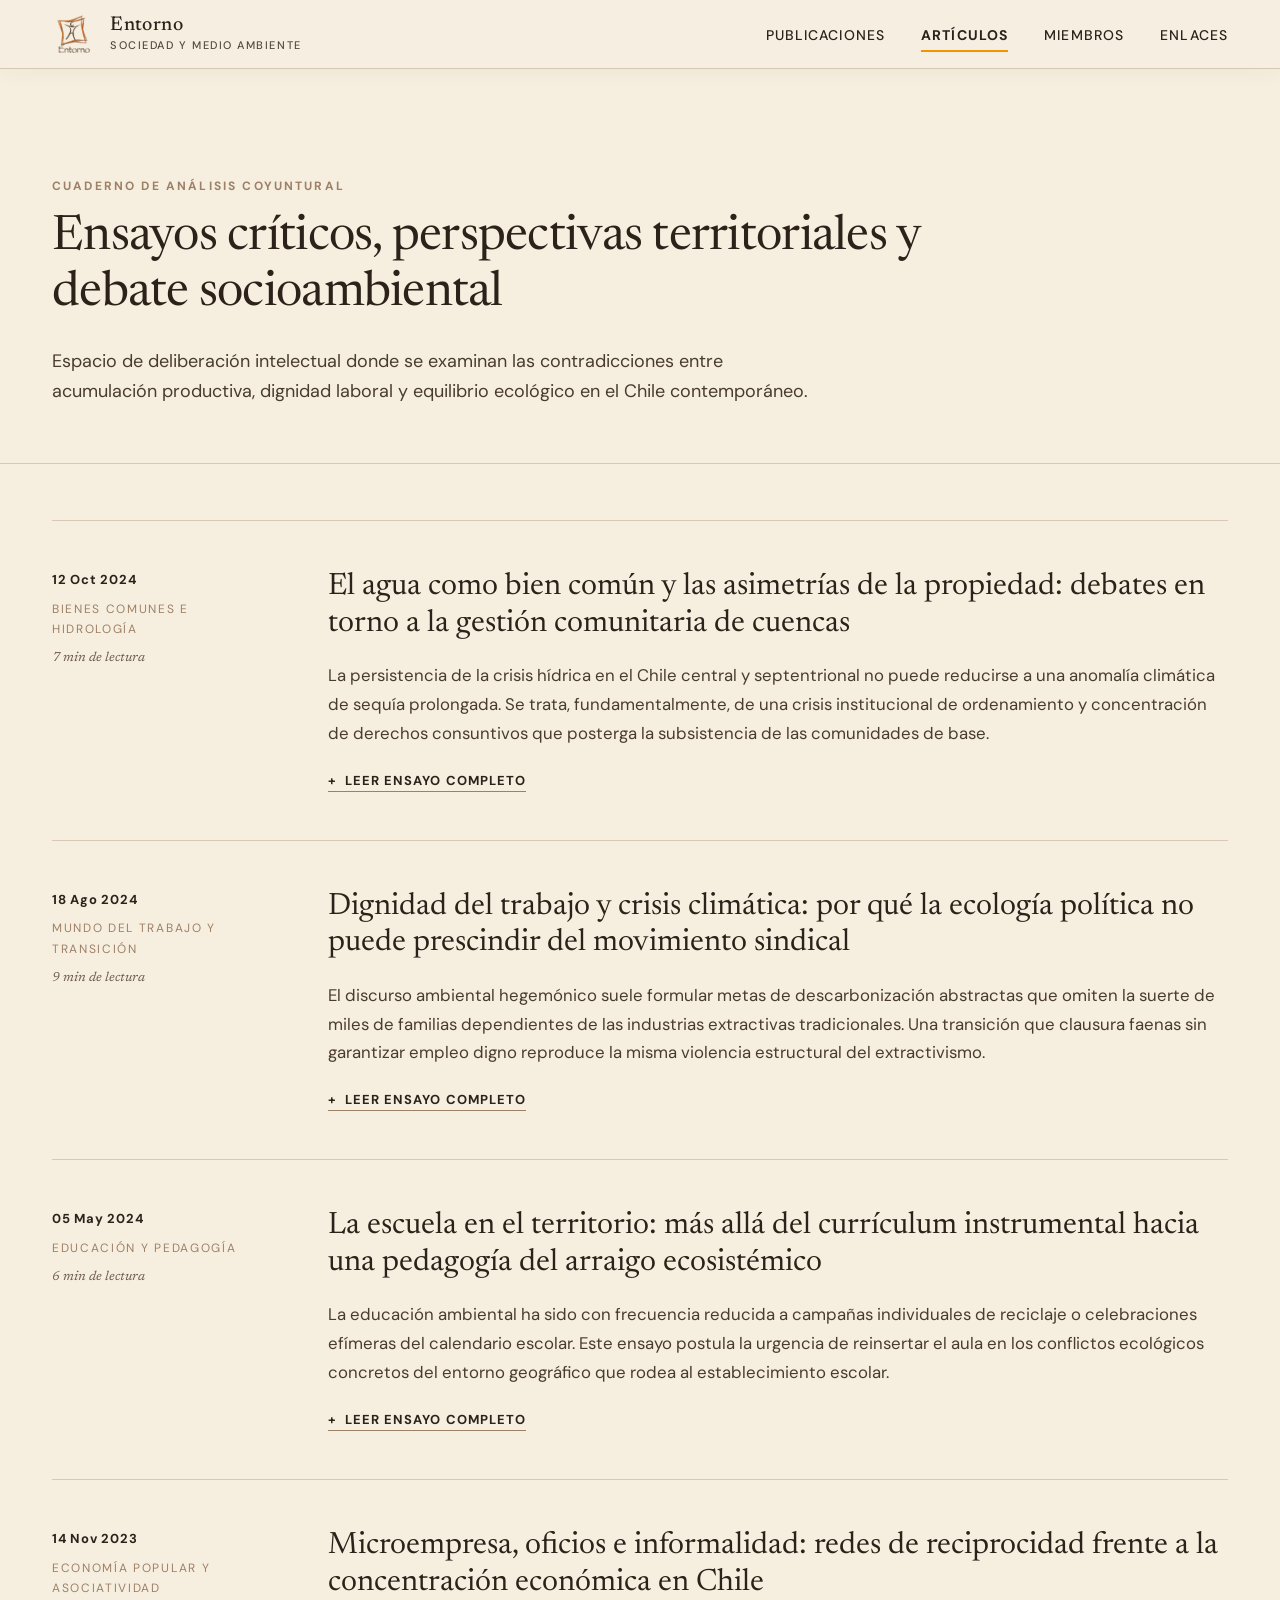
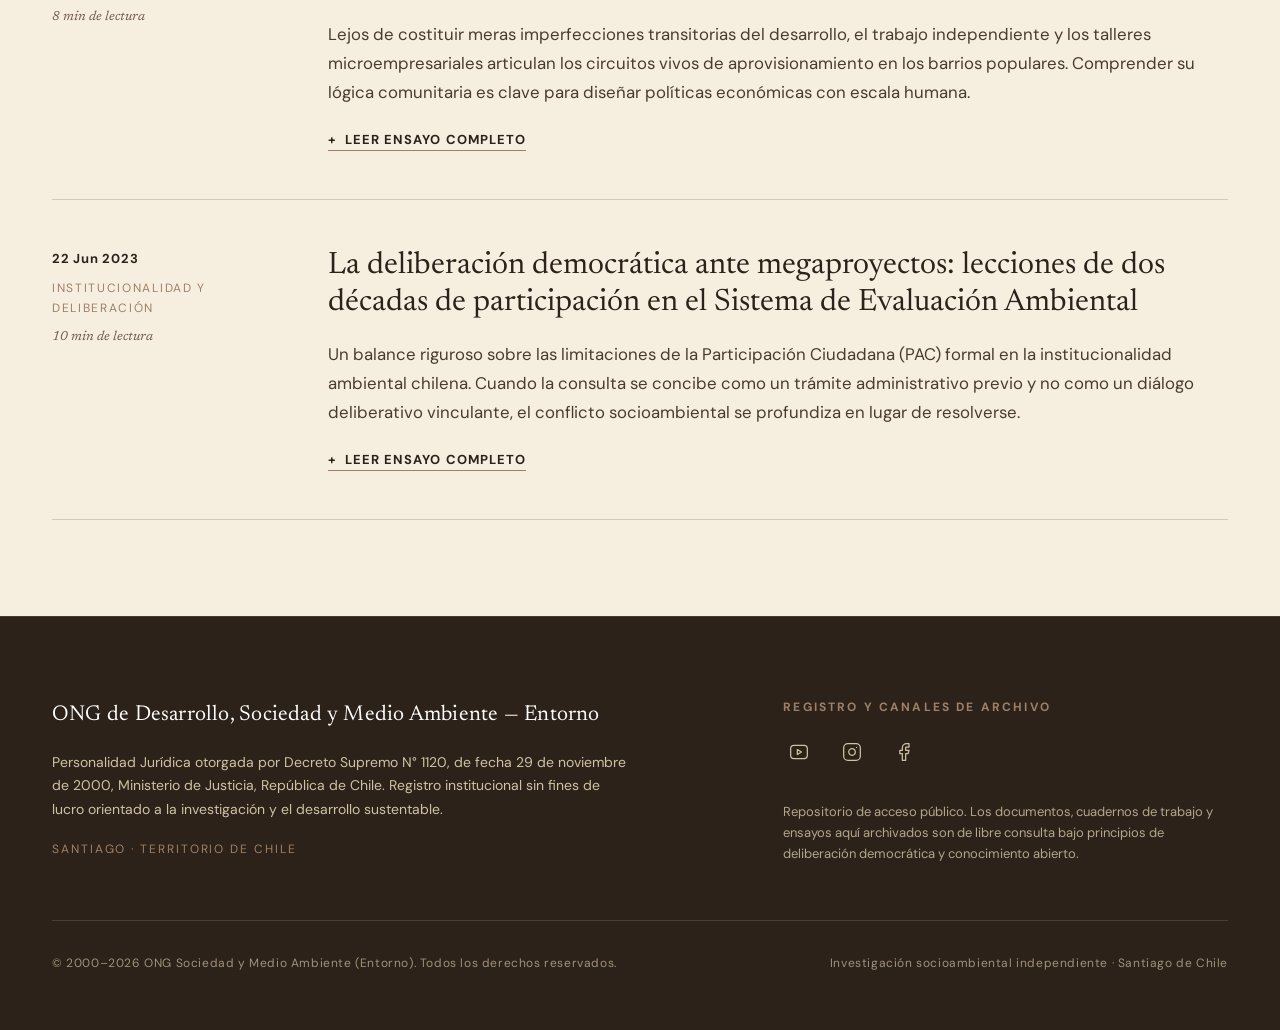
==== commit 64521de1: "refactor: actualizacion de iconos vectoriales en colofon, ajuste de navegacion movil, limpieza de es" ====
--- a/articulos.html
+++ b/articulos.html
@@ -301,12 +301,31 @@
 
         <div class="colofon-archivo">
           <span class="colofon-archivo-titulo">Registro y Canales de Archivo</span>
-          <ul class="colofon-enlaces-lista">
-            <li><a href="https://www.youtube.com" target="_blank" rel="noopener noreferrer" class="colofon-enlace">YouTube</a></li>
-            <li class="colofon-separador-textual" aria-hidden="true">·</li>
-            <li><a href="https://www.instagram.com" target="_blank" rel="noopener noreferrer" class="colofon-enlace">Instagram</a></li>
-            <li class="colofon-separador-textual" aria-hidden="true">·</li>
-            <li><a href="https://www.facebook.com/ongentorno" target="_blank" rel="noopener noreferrer" class="colofon-enlace">Facebook</a></li>
+          <ul class="colofon-enlaces-lista colofon-iconos">
+            <li>
+              <a href="https://www.youtube.com" target="_blank" rel="noopener noreferrer" class="colofon-enlace-icono" aria-label="Canal de YouTube de ONG Entorno">
+                <svg viewBox="0 0 24 24" width="20" height="20" fill="none" stroke="currentColor" stroke-width="1.5" stroke-linecap="round" stroke-linejoin="round" aria-hidden="true">
+                  <rect x="2" y="4" width="20" height="16" rx="4" ry="4"></rect>
+                  <polygon points="10 9 15 12 10 15 10 9"></polygon>
+                </svg>
+              </a>
+            </li>
+            <li>
+              <a href="https://www.instagram.com" target="_blank" rel="noopener noreferrer" class="colofon-enlace-icono" aria-label="Perfil de Instagram de ONG Entorno">
+                <svg viewBox="0 0 24 24" width="20" height="20" fill="none" stroke="currentColor" stroke-width="1.5" stroke-linecap="round" stroke-linejoin="round" aria-hidden="true">
+                  <rect x="2" y="2" width="20" height="20" rx="5" ry="5"></rect>
+                  <path d="M16 11.37A4 4 0 1 1 12.63 8 4 4 0 0 1 16 11.37z"></path>
+                  <line x1="17.5" y1="6.5" x2="17.51" y2="6.5"></line>
+                </svg>
+              </a>
+            </li>
+            <li>
+              <a href="https://www.facebook.com/ongentorno" target="_blank" rel="noopener noreferrer" class="colofon-enlace-icono" aria-label="Página de Facebook de ONG Entorno">
+                <svg viewBox="0 0 24 24" width="20" height="20" fill="none" stroke="currentColor" stroke-width="1.5" stroke-linecap="round" stroke-linejoin="round" aria-hidden="true">
+                  <path d="M18 2h-3a5 5 0 0 0-5 5v3H7v4h3v8h4v-8h3l1-4h-4V7a1 1 0 0 1 1-1h3z"></path>
+                </svg>
+              </a>
+            </li>
           </ul>
           <p class="colofon-declaracion">
             Repositorio de acceso público. Los documentos, cuadernos de trabajo y ensayos aquí archivados son de libre consulta bajo principios de deliberación democrática y conocimiento abierto.
--- a/css/estilos.css
+++ b/css/estilos.css
@@ -28,16 +28,16 @@
   --linea-fina: rgba(158, 128, 102, 0.35);
   --linea-suave: rgba(158, 128, 102, 0.18);
   --linea-oscura: rgba(44, 34, 26, 0.2);
-  --nav-scrolled-bg: rgba(246, 239, 224, 0.94);
+  --bg-nav-desplazado: rgba(246, 239, 224, 0.94);
   --placa-borde: rgba(158, 128, 102, 0.28);
 
   /* Tipografía */
-  --font-serif: 'Newsreader', Georgia, Garamond, serif;
-  --font-sans: 'DM Sans', -apple-system, BlinkMacSystemFont, 'Segoe UI', Roboto, Helvetica, Arial, sans-serif;
+  --fuente-serif: 'Newsreader', Georgia, Garamond, serif;
+  --fuente-sans: 'DM Sans', -apple-system, BlinkMacSystemFont, 'Segoe UI', Roboto, Helvetica, Arial, sans-serif;
 
   /* Contenedores y ritmos espaciales */
-  --container-ancho: 1240px;
-  --container-pad: 2rem;
+  --ancho-contenedor: 1240px;
+  --relleno-contenedor: 2rem;
   --nav-altura: 78px;
   --transicion-base: 0.35s cubic-bezier(0.16, 1, 0.3, 1);
 }
@@ -60,7 +60,7 @@
 body {
   background-color: var(--bg-papel);
   color: var(--tinta-oscura);
-  font-family: var(--font-sans);
+  font-family: var(--fuente-sans);
   font-size: 1.0625rem;
   line-height: 1.68;
   font-weight: 400;
@@ -84,11 +84,11 @@
 /* Contenedor centralizado */
 .contenedor {
   width: 100%;
-  max-width: var(--container-ancho);
+  max-width: var(--ancho-contenedor);
   margin-left: auto;
   margin-right: auto;
-  padding-left: var(--container-pad);
-  padding-right: var(--container-pad);
+  padding-left: var(--relleno-contenedor);
+  padding-right: var(--relleno-contenedor);
 }
 
 /* Enlace accesible para saltar al contenido principal */
@@ -170,7 +170,7 @@
 }
 
 .sigla-entorno {
-  font-family: var(--font-serif);
+  font-family: var(--fuente-serif);
   font-size: 1.25rem;
   font-weight: 500;
   line-height: 1.1;
@@ -194,7 +194,7 @@
 }
 
 .nav-enlace {
-  font-family: var(--font-sans);
+  font-family: var(--fuente-sans);
   font-size: 0.875rem;
   font-weight: 500;
   text-transform: uppercase;
@@ -251,7 +251,7 @@
 
 /* Estado camaleónico activado al scroll (o por defecto en páginas internas) */
 .header-scrolled {
-  background-color: var(--nav-scrolled-bg);
+  background-color: var(--bg-nav-desplazado);
   backdrop-filter: blur(10px);
   -webkit-backdrop-filter: blur(10px);
   border-bottom: 1px solid var(--linea-fina);
@@ -357,7 +357,7 @@
 }
 
 .hero-sobretitulo {
-  font-family: var(--font-sans);
+  font-family: var(--fuente-sans);
   font-size: 0.8125rem;
   font-weight: 500;
   text-transform: uppercase;
@@ -378,7 +378,7 @@
 }
 
 .hero-titular {
-  font-family: var(--font-serif);
+  font-family: var(--fuente-serif);
   font-weight: 400;
   font-size: clamp(2.25rem, 4.8vw, 4.25rem);
   line-height: 1.12;
@@ -395,7 +395,7 @@
 }
 
 .hero-bajada {
-  font-family: var(--font-sans);
+  font-family: var(--fuente-sans);
   font-size: clamp(1.0625rem, 1.35vw, 1.25rem);
   font-weight: 400;
   line-height: 1.65;
@@ -444,7 +444,7 @@
 .btn-video-control {
   position: absolute;
   bottom: 1.5rem;
-  right: var(--container-pad);
+  right: var(--relleno-contenedor);
   z-index: 3;
   background: rgba(28, 22, 17, 0.6);
   border: 1px solid rgba(246, 239, 224, 0.2);
@@ -493,7 +493,7 @@
 }
 
 .sobretitulo-editorial {
-  font-family: var(--font-sans);
+  font-family: var(--fuente-sans);
   font-size: 0.75rem;
   font-weight: 700;
   text-transform: uppercase;
@@ -504,7 +504,7 @@
 }
 
 .titulo-horizonte {
-  font-family: var(--font-serif);
+  font-family: var(--fuente-serif);
   font-size: clamp(1.85rem, 2.7vw, 2.6rem);
   font-weight: 400;
   line-height: 1.15;
@@ -537,7 +537,7 @@
 }
 
 .titulo-enfoque {
-  font-family: var(--font-serif);
+  font-family: var(--fuente-serif);
   font-size: 1.45rem;
   font-weight: 500;
   line-height: 1.25;
@@ -568,7 +568,7 @@
 }
 
 .titulo-seccion {
-  font-family: var(--font-serif);
+  font-family: var(--fuente-serif);
   font-size: clamp(2rem, 3.2vw, 2.85rem);
   font-weight: 400;
   line-height: 1.14;
@@ -611,7 +611,7 @@
 }
 
 .num-incidencia {
-  font-family: var(--font-sans);
+  font-family: var(--fuente-sans);
   font-size: 0.9375rem;
   font-weight: 700;
   letter-spacing: 0.1em;
@@ -621,7 +621,7 @@
 }
 
 .titulo-incidencia {
-  font-family: var(--font-serif);
+  font-family: var(--fuente-serif);
   font-size: 1.55rem;
   font-weight: 400;
   line-height: 1.22;
@@ -665,11 +665,18 @@
 }
 
 .texto-convergencia-intro {
-  font-family: var(--font-serif);
+  font-family: var(--fuente-serif);
   font-size: 1.65rem;
   font-weight: 400;
   line-height: 1.28;
   color: var(--tinta-oscura);
+}
+
+.texto-convergencia-cuerpo {
+  font-size: 1.05rem;
+  line-height: 1.72;
+  color: var(--tinta-secundaria);
+  margin-bottom: 2rem;
 }
 
 .disciplinas-mosaico {
@@ -692,7 +699,7 @@
 }
 
 .item-disciplina-titulo {
-  font-family: var(--font-sans);
+  font-family: var(--fuente-sans);
   font-size: 0.8125rem;
   font-weight: 700;
   text-transform: uppercase;
@@ -711,6 +718,10 @@
 .bloque-trayectoria {
   border-top: 1px solid var(--linea-oscura);
   padding-top: 4.5rem;
+}
+
+.titulo-trayectoria {
+  margin-bottom: 1rem;
 }
 
 .timeline-editorial {
@@ -755,7 +766,7 @@
 }
 
 .hito-epoca {
-  font-family: var(--font-sans);
+  font-family: var(--fuente-sans);
   font-size: 0.8125rem;
   font-weight: 700;
   text-transform: uppercase;
@@ -766,7 +777,7 @@
 }
 
 .hito-titulo {
-  font-family: var(--font-serif);
+  font-family: var(--fuente-serif);
   font-size: 1.25rem;
   font-weight: 500;
   line-height: 1.25;
@@ -815,7 +826,7 @@
 }
 
 .colofon-nombre-legal {
-  font-family: var(--font-serif);
+  font-family: var(--fuente-serif);
   font-size: 1.35rem;
   font-weight: 400;
   color: #FFFFFF;
@@ -830,7 +841,7 @@
 }
 
 .colofon-ubicacion {
-  font-family: var(--font-sans);
+  font-family: var(--fuente-sans);
   font-size: 0.75rem;
   text-transform: uppercase;
   letter-spacing: 0.16em;
@@ -845,7 +856,7 @@
 }
 
 .colofon-archivo-titulo {
-  font-family: var(--font-sans);
+  font-family: var(--fuente-sans);
   font-size: 0.75rem;
   font-weight: 700;
   text-transform: uppercase;
@@ -859,6 +870,33 @@
   align-items: center;
   gap: 1.5rem;
   list-style: none;
+}
+
+.colofon-enlaces-lista.colofon-iconos {
+  gap: 1.35rem;
+}
+
+.colofon-enlace-icono {
+  display: inline-flex;
+  align-items: center;
+  justify-content: center;
+  color: var(--bg-beige);
+  padding: 0.35rem;
+  opacity: 0.85;
+  transition: color var(--transicion-base),
+              transform var(--transicion-base),
+              opacity var(--transicion-base);
+}
+
+.colofon-enlace-icono svg {
+  display: block;
+}
+
+.colofon-enlace-icono:hover,
+.colofon-enlace-icono:focus-visible {
+  color: var(--naranja-acento);
+  opacity: 1;
+  transform: translateY(-2px);
 }
 
 .colofon-enlace {
@@ -940,7 +978,7 @@
 }
 
 .titular-pagina {
-  font-family: var(--font-serif);
+  font-family: var(--fuente-serif);
   font-size: clamp(2.25rem, 3.8vw, 3.4rem);
   font-weight: 400;
   line-height: 1.15;
@@ -975,7 +1013,7 @@
 }
 
 .etiqueta-filtro-intro {
-  font-family: var(--font-sans);
+  font-family: var(--fuente-sans);
   font-size: 0.75rem;
   font-weight: 700;
   text-transform: uppercase;
@@ -989,7 +1027,7 @@
   border: 1px solid var(--cafe-estructura);
   border-radius: 2px;
   padding: 0.45rem 1rem;
-  font-family: var(--font-sans);
+  font-family: var(--fuente-sans);
   font-size: 0.8125rem;
   font-weight: 500;
   letter-spacing: 0.04em;
@@ -1014,7 +1052,7 @@
   font-size: 0.8125rem;
   color: var(--tinta-atenuada);
   font-style: italic;
-  font-family: var(--font-serif);
+  font-family: var(--fuente-serif);
 }
 
 .lista-publicaciones {
@@ -1048,7 +1086,7 @@
 }
 
 .meta-ano {
-  font-family: var(--font-sans);
+  font-family: var(--fuente-sans);
   font-weight: 700;
   color: var(--naranja-acento);
 }
@@ -1064,7 +1102,7 @@
 }
 
 .titulo-publicacion {
-  font-family: var(--font-serif);
+  font-family: var(--fuente-serif);
   font-size: 1.65rem;
   font-weight: 500;
   line-height: 1.25;
@@ -1099,7 +1137,7 @@
   display: inline-flex;
   align-items: center;
   gap: 0.5rem;
-  font-family: var(--font-sans);
+  font-family: var(--fuente-sans);
   font-size: 0.8125rem;
   font-weight: 700;
   text-transform: uppercase;
@@ -1162,7 +1200,7 @@
 }
 
 .articulo-fecha {
-  font-family: var(--font-sans);
+  font-family: var(--fuente-sans);
   font-weight: 700;
   color: var(--tinta-oscura);
   letter-spacing: 0.06em;
@@ -1178,7 +1216,7 @@
 .articulo-tiempo {
   color: var(--tinta-atenuada);
   font-style: italic;
-  font-family: var(--font-serif);
+  font-family: var(--fuente-serif);
 }
 
 .cuerpo-articulo-col {
@@ -1187,7 +1225,7 @@
 }
 
 .titulo-articulo {
-  font-family: var(--font-serif);
+  font-family: var(--fuente-serif);
   font-size: clamp(1.65rem, 2.4vw, 2.15rem);
   font-weight: 400;
   line-height: 1.2;
@@ -1207,7 +1245,7 @@
   background: transparent;
   border: none;
   color: var(--tinta-oscura);
-  font-family: var(--font-sans);
+  font-family: var(--fuente-sans);
   font-size: 0.8125rem;
   font-weight: 700;
   text-transform: uppercase;
@@ -1256,7 +1294,7 @@
 }
 
 .ensayo-texto blockquote {
-  font-family: var(--font-serif);
+  font-family: var(--fuente-serif);
   font-size: 1.25rem;
   font-style: italic;
   line-height: 1.5;
@@ -1296,14 +1334,14 @@
 }
 
 .nombre-disciplina {
-  font-family: var(--font-serif);
+  font-family: var(--fuente-serif);
   font-size: 1.75rem;
   font-weight: 500;
   color: var(--tinta-oscura);
 }
 
 .codigo-disciplina {
-  font-family: var(--font-sans);
+  font-family: var(--fuente-sans);
   font-size: 0.75rem;
   font-weight: 700;
   letter-spacing: 0.12em;
@@ -1335,7 +1373,7 @@
 }
 
 .nombre-miembro {
-  font-family: var(--font-serif);
+  font-family: var(--fuente-serif);
   font-size: 1.35rem;
   font-weight: 500;
   color: var(--tinta-oscura);
@@ -1343,7 +1381,7 @@
 }
 
 .disciplina-base {
-  font-family: var(--font-sans);
+  font-family: var(--fuente-sans);
   font-size: 0.8125rem;
   font-weight: 700;
   text-transform: uppercase;
@@ -1385,7 +1423,7 @@
 }
 
 .nombre-categoria-red {
-  font-family: var(--font-serif);
+  font-family: var(--fuente-serif);
   font-size: 1.75rem;
   font-weight: 500;
   color: var(--tinta-oscura);
@@ -1414,7 +1452,7 @@
 }
 
 .entidad-ambito {
-  font-family: var(--font-sans);
+  font-family: var(--fuente-sans);
   font-size: 0.6875rem;
   font-weight: 700;
   text-transform: uppercase;
@@ -1424,7 +1462,7 @@
 }
 
 .entidad-nombre {
-  font-family: var(--font-serif);
+  font-family: var(--fuente-serif);
   font-size: 1.25rem;
   font-weight: 500;
   line-height: 1.3;
@@ -1440,7 +1478,7 @@
 }
 
 .entidad-enlace-externo {
-  font-family: var(--font-sans);
+  font-family: var(--fuente-sans);
   font-size: 0.75rem;
   font-weight: 700;
   text-transform: uppercase;
@@ -1503,7 +1541,7 @@
   right: 1.25rem;
   background: transparent;
   border: none;
-  font-family: var(--font-sans);
+  font-family: var(--fuente-sans);
   font-size: 1.25rem;
   line-height: 1;
   color: var(--tinta-atenuada);
@@ -1517,7 +1555,7 @@
 }
 
 .modal-meta-codigo {
-  font-family: var(--font-sans);
+  font-family: var(--fuente-sans);
   font-size: 0.75rem;
   font-weight: 700;
   text-transform: uppercase;
@@ -1527,7 +1565,7 @@
 }
 
 .modal-titulo {
-  font-family: var(--font-serif);
+  font-family: var(--fuente-serif);
   font-size: 1.85rem;
   font-weight: 500;
   line-height: 1.2;
@@ -1569,6 +1607,19 @@
   margin-bottom: 2rem;
 }
 
+.modal-nota-citacion {
+  margin-top: 1rem;
+  font-size: 0.8125rem;
+  color: var(--cafe-estructura);
+}
+
+.modal-aviso-disponibilidad {
+  font-size: 0.75rem;
+  text-transform: uppercase;
+  letter-spacing: 0.1em;
+  color: var(--cafe-estructura);
+}
+
 .modal-acciones {
   display: flex;
   flex-wrap: wrap;
@@ -1586,7 +1637,7 @@
   background-color: var(--tinta-oscura);
   color: var(--bg-papel);
   padding: 0.6rem 1.25rem;
-  font-family: var(--font-sans);
+  font-family: var(--fuente-sans);
   font-size: 0.75rem;
   font-weight: 700;
   text-transform: uppercase;
@@ -1611,15 +1662,15 @@
   }
 
   .nav-lista {
-    position: fixed;
-    top: var(--nav-altura);
+    position: absolute;
+    top: 100%;
     left: 0;
     right: 0;
     background-color: var(--bg-papel);
     border-bottom: 1px solid var(--linea-fina);
     box-shadow: 0 10px 30px rgba(44, 34, 26, 0.1);
     flex-direction: column;
-    padding: 2rem var(--container-pad);
+    padding: 2rem var(--relleno-contenedor);
     gap: 1.5rem;
     align-items: flex-start;
     display: none;
@@ -1692,3 +1743,62 @@
     animation: none;
   }
 }
+
+/* --------------------------------------------------------------------------
+   18. REGLAS DE IMPRESIÓN (Ficha técnica y archivo)
+   -------------------------------------------------------------------------- */
+@media print {
+  .header-editorial,
+  main,
+  .colofon-institucional,
+  .btn-cerrar-modal,
+  .modal-acciones,
+  .skip-link,
+  .btn-video-control,
+  .btn-menu-movil {
+    display: none !important;
+  }
+
+  html, body {
+    background: #FFFFFF !important;
+    color: #000000 !important;
+    font-size: 12pt;
+  }
+
+  .modal-overlay {
+    position: static !important;
+    background: none !important;
+    backdrop-filter: none !important;
+    -webkit-backdrop-filter: none !important;
+    padding: 0 !important;
+    opacity: 1 !important;
+    visibility: visible !important;
+    display: block !important;
+  }
+
+  .modal-documento {
+    background: #FFFFFF !important;
+    color: #000000 !important;
+    border: 1px solid #999999 !important;
+    box-shadow: none !important;
+    max-width: 100% !important;
+    max-height: none !important;
+    overflow: visible !important;
+    padding: 1.5cm !important;
+    page-break-inside: avoid;
+  }
+
+  .modal-meta-codigo,
+  .modal-titulo,
+  .modal-ficha-item span,
+  .modal-ficha-item p,
+  .modal-resumen-editorial,
+  .modal-nota-citacion {
+    color: #000000 !important;
+  }
+
+  .modal-ficha-tecnica {
+    border-top: 1pt solid #000000 !important;
+    border-bottom: 1pt solid #000000 !important;
+  }
+}
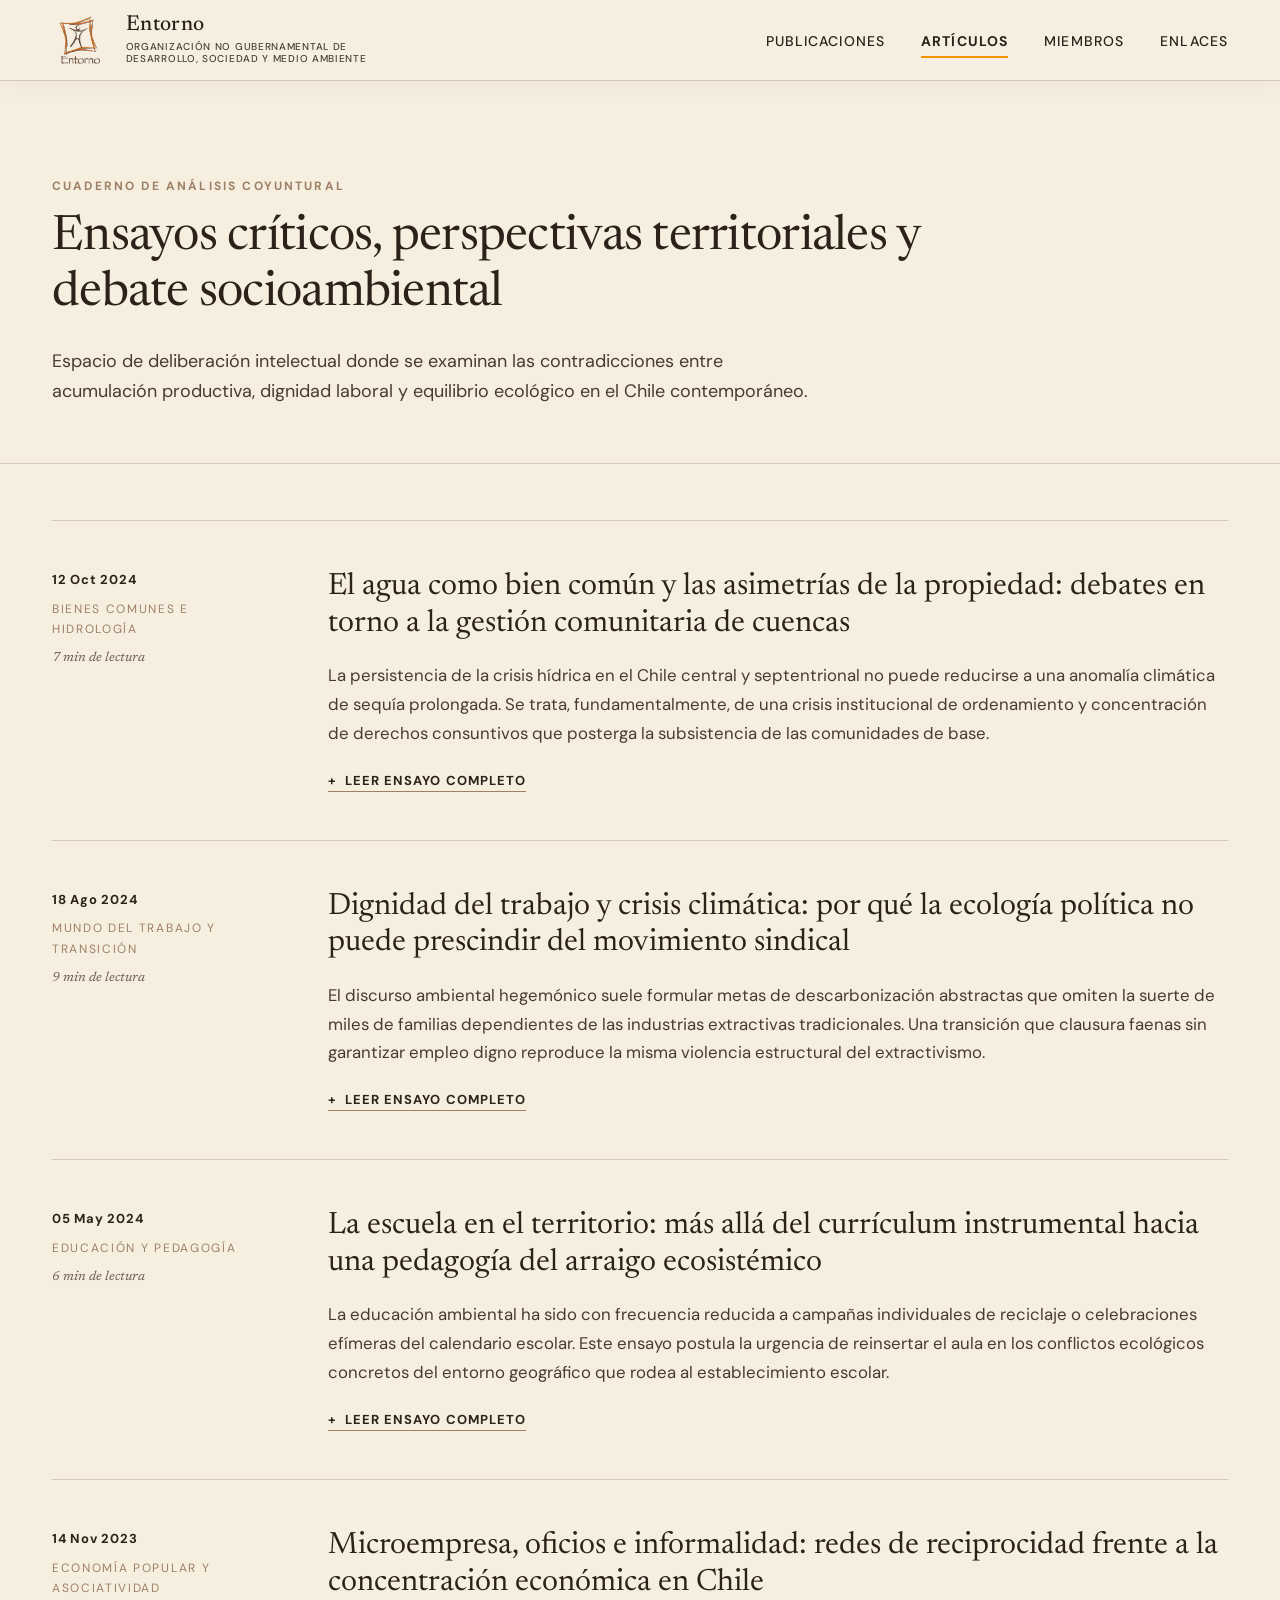
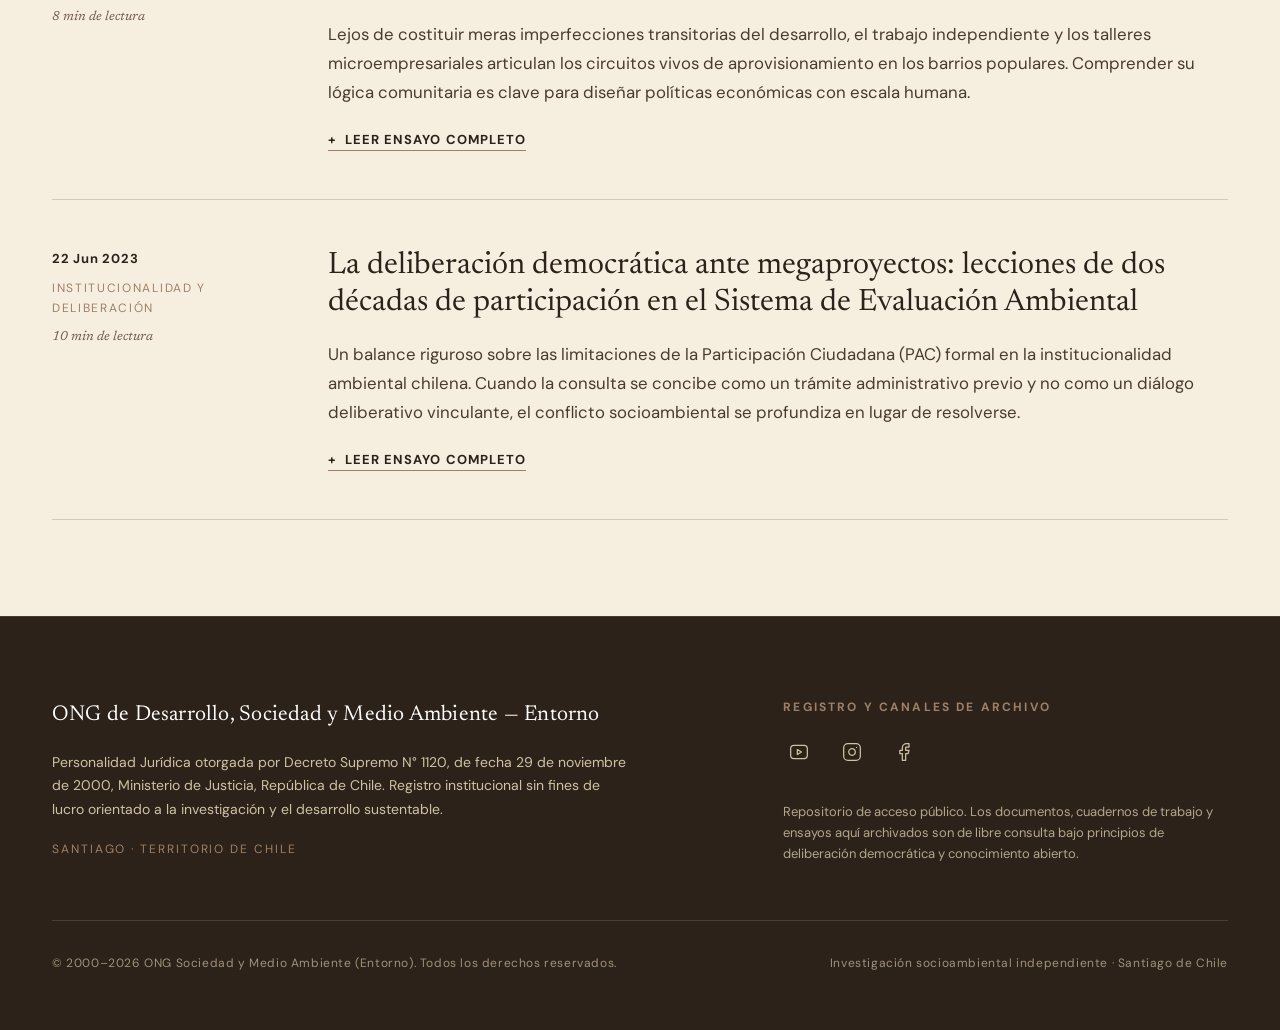
==== commit 6278a28c: "feat: ampliacion de logotipo institucional y denominacion completa en cabecera" ====
--- a/articulos.html
+++ b/articulos.html
@@ -14,13 +14,13 @@
   <!-- NAVEGACIÓN STICKY CAMALEÓNICA -->
   <header class="header-editorial header-scrolled" role="banner">
     <div class="contenedor nav-inner">
-      <a href="index.html" class="nav-marca" aria-label="Entorno - Sociedad y Medio Ambiente Chile, ir al inicio">
+      <a href="index.html" class="nav-marca" aria-label="Entorno - Organización No Gubernamental de Desarrollo, Sociedad y Medio Ambiente, ir al inicio">
         <div class="placa-logo">
-          <img src="imagenes/logo.png" alt="Logotipo Entorno Sociedad y Medio Ambiente" class="logo-entorno" width="38" height="42">
+          <img src="imagenes/logo.png" alt="Logotipo Entorno - Organización No Gubernamental de Desarrollo, Sociedad y Medio Ambiente" class="logo-entorno" width="53" height="58">
         </div>
         <div class="nombre-institucional">
           <span class="sigla-entorno">Entorno</span>
-          <span class="leyenda-entorno">Sociedad y Medio Ambiente</span>
+          <span class="leyenda-entorno">Organización No Gubernamental de Desarrollo, Sociedad y Medio Ambiente</span>
         </div>
       </a>
 
--- a/css/estilos.css
+++ b/css/estilos.css
@@ -139,7 +139,7 @@
 .nav-marca {
   display: inline-flex;
   align-items: center;
-  gap: 0.85rem;
+  gap: 1rem;
   text-decoration: none;
 }
 
@@ -149,7 +149,7 @@
   justify-content: center;
   background-color: var(--bg-papel);
   border-radius: 2px;
-  padding: 6px 10px;
+  padding: 7px 11px;
   border: 1px solid var(--placa-borde);
   box-shadow: 0 1px 3px rgba(44, 34, 26, 0.08);
   transition: background-color var(--transicion-base),
@@ -158,10 +158,10 @@
 }
 
 .logo-entorno {
-  height: 38px;
+  height: 58px;
   width: auto;
   display: block;
-  transition: filter var(--transicion-base);
+  transition: height var(--transicion-base), filter var(--transicion-base);
 }
 
 .nombre-institucional {
@@ -171,18 +171,21 @@
 
 .sigla-entorno {
   font-family: var(--fuente-serif);
-  font-size: 1.25rem;
+  font-size: 1.35rem;
   font-weight: 500;
   line-height: 1.1;
   letter-spacing: 0.02em;
+  margin-bottom: 0.2rem;
 }
 
 .leyenda-entorno {
-  font-size: 0.6875rem;
-  text-transform: uppercase;
-  letter-spacing: 0.14em;
+  font-size: 0.625rem;
+  text-transform: uppercase;
+  letter-spacing: 0.07em;
+  line-height: 1.28;
   font-weight: 500;
-  opacity: 0.8;
+  opacity: 0.85;
+  max-width: 280px;
 }
 
 /* Lista de navegación */
@@ -264,10 +267,11 @@
   background-color: transparent;
   border-color: transparent;
   box-shadow: none;
-  padding: 2px 4px;
+  padding: 3px 6px;
 }
 
 .header-scrolled .logo-entorno {
+  height: 48px;
   /* Fusión invisible de su fondo blanco con el papel */
   mix-blend-mode: multiply;
 }
@@ -1656,9 +1660,23 @@
 /* --------------------------------------------------------------------------
    16. RESPONSIVE DESIGN (Mobile First & Breakpoints)
    -------------------------------------------------------------------------- */
+@media (max-width: 1080px) {
+  .leyenda-entorno {
+    display: none;
+  }
+}
+
 @media (max-width: 860px) {
   .btn-menu-movil {
     display: flex;
+  }
+
+  .logo-entorno {
+    height: 46px;
+  }
+
+  .header-scrolled .logo-entorno {
+    height: 42px;
   }
 
   .nav-lista {
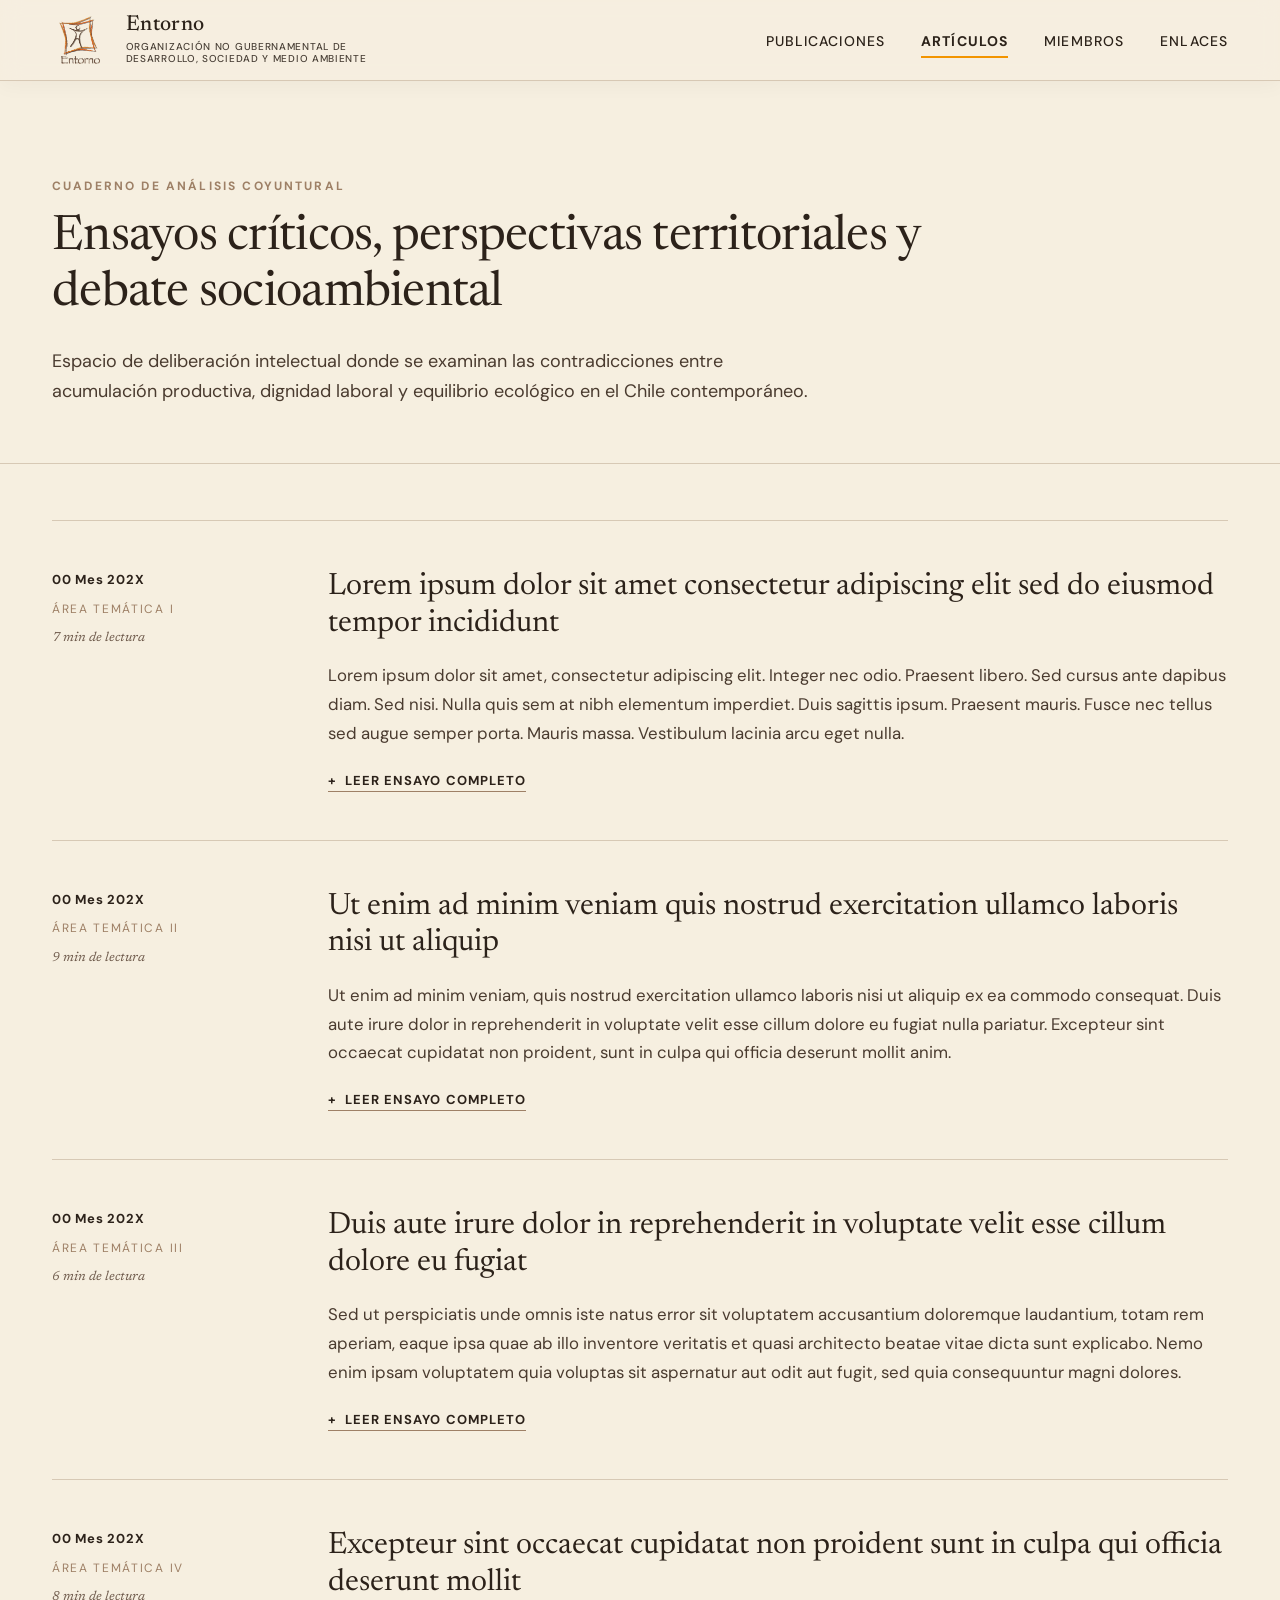
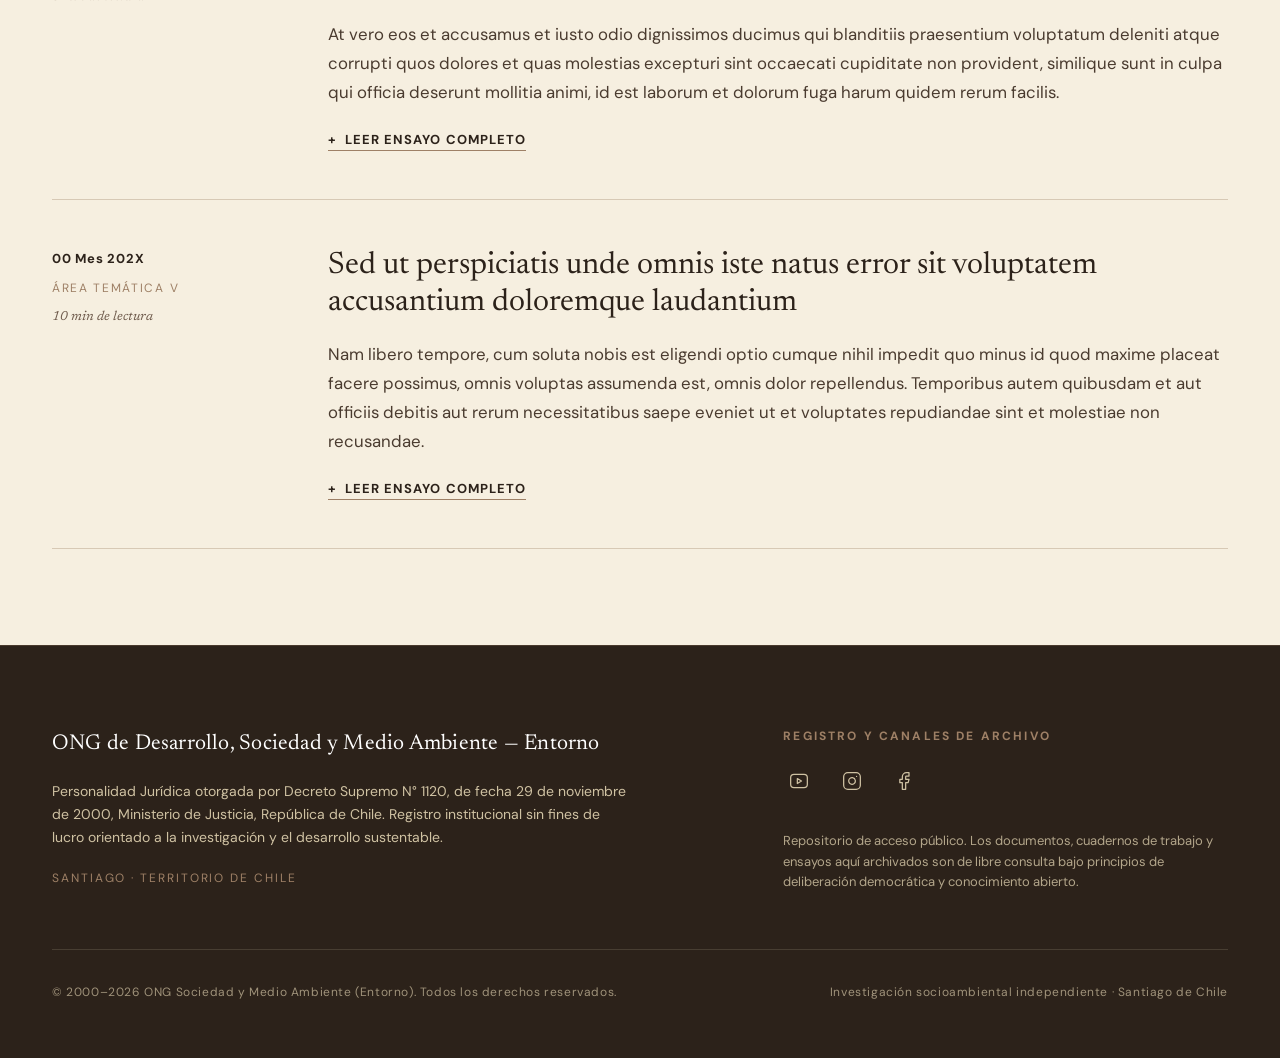
==== commit 08c2862a: "docs: reemplazar textos simulados por lorem ipsum en articulos y reestructurar directorio de miembro" ====
--- a/articulos.html
+++ b/articulos.html
@@ -65,17 +65,17 @@
           <article class="item-articulo">
             <div class="grid-articulo-cabecera">
               <aside class="meta-articulo-lateral">
-                <time datetime="2024-10-12" class="articulo-fecha">12 Oct 2024</time>
-                <span class="articulo-categoria">Bienes Comunes e Hidrología</span>
+                <time datetime="202X-00-00" class="articulo-fecha">00 Mes 202X</time>
+                <span class="articulo-categoria">Área Temática I</span>
                 <span class="articulo-tiempo">7 min de lectura</span>
               </aside>
 
               <div class="cuerpo-articulo-col">
                 <h2 class="titulo-articulo">
-                  El agua como bien común y las asimetrías de la propiedad: debates en torno a la gestión comunitaria de cuencas
-                </h2>
-                <p class="extracto-articulo">
-                  La persistencia de la crisis hídrica en el Chile central y septentrional no puede reducirse a una anomalía climática de sequía prolongada. Se trata, fundamentalmente, de una crisis institucional de ordenamiento y concentración de derechos consuntivos que posterga la subsistencia de las comunidades de base.
+                  Lorem ipsum dolor sit amet consectetur adipiscing elit sed do eiusmod tempor incididunt
+                </h2>
+                <p class="extracto-articulo">
+                  Lorem ipsum dolor sit amet, consectetur adipiscing elit. Integer nec odio. Praesent libero. Sed cursus ante dapibus diam. Sed nisi. Nulla quis sem at nibh elementum imperdiet. Duis sagittis ipsum. Praesent mauris. Fusce nec tellus sed augue semper porta. Mauris massa. Vestibulum lacinia arcu eget nulla.
                 </p>
 
                 <button type="button" class="btn-toggle-lectura" aria-expanded="false" aria-controls="ensayo-completo-1">
@@ -86,19 +86,19 @@
                 <div id="ensayo-completo-1" class="contenido-completo-articulo">
                   <div class="ensayo-texto">
                     <p>
-                      Durante más de cuatro décadas, la arquitectura legal emanada del Código de Aguas de 1981 consagró la separación entre la propiedad del suelo y los derechos de aprovechamiento de aguas, propiciando un mercado autorregulado donde el caudal fluyó inexorablemente hacia los sectores de mayor rentabilidad financiera: la agroexportación intensiva y la minería a gran escala.
-                    </p>
-                    <blockquote>
-                      "La preservación de una cuenca no se dirime en los algoritmos de transacción de caudales, sino en la capacidad de los pobladores locales de decidir democráticamente el destino de su entorno vital."
-                    </blockquote>
-                    <p>
-                      Frente a esta lógica mercantil, los comités y cooperativas de Agua Potable Rural (APR) representan una experiencia histórica viva de resistencia y autogestión comunitaria. En ellos no opera la maximización del lucro, sino el principio ético de la distribución equitativa para el consumo humano y la preservación de los ciclos biológicos locales.
-                    </p>
-                    <p>
-                      Cualquier horizonte de sustentabilidad genuino para Chile exige superar la retórica de la modernización tecnológica del riego y avanzar hacia una gobernanza pública y vinculante de cuencas hidrológicas completas, donde las organizaciones de base posean derecho a veto frente a la sobreexplotación de acuíferos subterráneos.
-                    </p>
-                    <div class="ensayo-referencias">
-                      <em>Notas bibliográficas:</em> Documento elaborado en confluencia con los equipos de Biología de la Conservación y Planificación Territorial de Entorno. Publicado bajo estándares de consulta pública.
+                      Curabitur blandit tempus porttitor. Nullam quis risus eget urna mollis ornare vel eu leo. Donec id elit non mi porta gravida at eget metus. Integer posuere erat a ante venenatis dapibus posuere velit aliquet. Fusce dapibus, tellus ac cursus commodo, tortor mauris condimentum nibh, ut fermentum massa justo sit amet risus. Etiam porta sem malesuada magna mollis euismod.
+                    </p>
+                    <blockquote>
+                      "Lorem ipsum dolor sit amet, consectetur adipiscing elit sed do eiusmod tempor incididunt ut labore et dolore magna aliqua ad minim."
+                    </blockquote>
+                    <p>
+                      Cras mattis consectetur purus sit amet fermentum. Vivamus sagittis lacus vel augue laoreet rutrum faucibus dolor auctor. Praesent commodo cursus magna, vel scelerisque nisl consectetur et. Vivamus sagittis lacus vel augue laoreet rutrum faucibus dolor auctor. Morbi leo risus, porta ac consectetur ac, vestibulum at eros. Aenean lacinia bibendum nulla sed consectetur praesent commodo.
+                    </p>
+                    <p>
+                      Duis mollis, est non commodo luctus, nisi erat porttitor ligula, eget lacinia odio sem nec elit. Sed posuere consectetur est at lobortis. Nulla vitae elit libero, a pharetra augue. Maecenas sed diam eget risus varius blandit sit amet non magna. Integer posuere erat a ante venenatis dapibus posuere velit aliquet praesent commodo cursus magna.
+                    </p>
+                    <div class="ensayo-referencias">
+                      <em>Nota de maquetación:</em> Espacio reservado para la incorporación de ensayos y notas bibliográficas oficiales de ONG Entorno.
                     </div>
                   </div>
                 </div>
@@ -111,17 +111,17 @@
           <article class="item-articulo">
             <div class="grid-articulo-cabecera">
               <aside class="meta-articulo-lateral">
-                <time datetime="2024-08-18" class="articulo-fecha">18 Ago 2024</time>
-                <span class="articulo-categoria">Mundo del Trabajo y Transición</span>
+                <time datetime="202X-00-00" class="articulo-fecha">00 Mes 202X</time>
+                <span class="articulo-categoria">Área Temática II</span>
                 <span class="articulo-tiempo">9 min de lectura</span>
               </aside>
 
               <div class="cuerpo-articulo-col">
                 <h2 class="titulo-articulo">
-                  Dignidad del trabajo y crisis climática: por qué la ecología política no puede prescindir del movimiento sindical
-                </h2>
-                <p class="extracto-articulo">
-                  El discurso ambiental hegemónico suele formular metas de descarbonización abstractas que omiten la suerte de miles de familias dependientes de las industrias extractivas tradicionales. Una transición que clausura faenas sin garantizar empleo digno reproduce la misma violencia estructural del extractivismo.
+                  Ut enim ad minim veniam quis nostrud exercitation ullamco laboris nisi ut aliquip
+                </h2>
+                <p class="extracto-articulo">
+                  Ut enim ad minim veniam, quis nostrud exercitation ullamco laboris nisi ut aliquip ex ea commodo consequat. Duis aute irure dolor in reprehenderit in voluptate velit esse cillum dolore eu fugiat nulla pariatur. Excepteur sint occaecat cupidatat non proident, sunt in culpa qui officia deserunt mollit anim.
                 </p>
 
                 <button type="button" class="btn-toggle-lectura" aria-expanded="false" aria-controls="ensayo-completo-2">
@@ -131,19 +131,19 @@
                 <div id="ensayo-completo-2" class="contenido-completo-articulo">
                   <div class="ensayo-texto">
                     <p>
-                      En el debate internacional sobre mitigación del cambio climático, el concepto de "transición justa" corre el riesgo de transformarse en un mero lema compensatorio si no sitúa al trabajador asalariado e independiente en el centro de las decisiones. Las comunidades que durante generaciones sostuvieron las plantas termoeléctricas y las fundiciones mineras en Puchuncaví, Huasco o Coronel no pueden ser consideradas prescindibles.
-                    </p>
-                    <blockquote>
-                      "No habrá justicia ecológica si el costo de la transformación energética es transferido a los hombros de la clase trabajadora bajo la forma de desempleo y desposesión territorial."
-                    </blockquote>
-                    <p>
-                      La experiencia de asesoría sindical desarrollada por Entorno demuestra que los sindicatos poseen un conocimiento de primera línea sobre los procesos de contaminación industrial y las fallas de seguridad operacional. Cuando las organizaciones de trabajadores articulan alianzas estratégicas con los comités vecinales y los colegios profesionales, la demanda por sustentabilidad adquiere arraigo material invencible.
-                    </p>
-                    <p>
-                      Reivindicamos la centralidad de los convenios colectivos como herramientas ecológicas: la incorporación de cláusulas de reconversión laboral, salud ambiental ocupacional y control democrático de la tecnología productiva.
-                    </p>
-                    <div class="ensayo-referencias">
-                      <em>Notas bibliográficas:</em> Síntesis de intervenciones en mesas de diálogo socio-laboral 2023–2024. Archivo técnico Entorno.
+                      Aenean eu leo quam. Pellentesque ornare sem lacinia quam venenatis vestibulum. Curabitur blandit tempus porttitor. Morbi leo risus, porta ac consectetur ac, vestibulum at eros. Vestibulum id ligula porta felis euismod semper. Cras mattis consectetur purus sit amet fermentum. Donec sed odio dui. Fusce dapibus, tellus ac cursus commodo, tortor mauris condimentum nibh facilisis.
+                    </p>
+                    <blockquote>
+                      "Duis aute irure dolor in reprehenderit in voluptate velit esse cillum dolore eu fugiat nulla pariatur excepteur occaecat cupidatat non proident."
+                    </blockquote>
+                    <p>
+                      Nullam id dolor id nibh ultricies vehicula ut id elit. Cras justo odio, dapibus ac facilisis in, egestas eget quam. Vestibulum id ligula porta felis euismod semper. Vivamus sagittis lacus vel augue laoreet rutrum faucibus dolor auctor. Maecenas faucibus mollis interdum. Integer posuere erat a ante venenatis dapibus posuere velit aliquet curabitur blandit tempus.
+                    </p>
+                    <p>
+                      Praesent commodo cursus magna, vel scelerisque nisl consectetur et. Donec id elit non mi porta gravida at eget metus. Maecenas sed diam eget risus varius blandit sit amet non magna. Cras mattis consectetur purus sit amet fermentum. Sed posuere consectetur est at lobortis. Nulla vitae elit libero, a pharetra augue aenean eu leo quam pellentesque.
+                    </p>
+                    <div class="ensayo-referencias">
+                      <em>Nota de maquetación:</em> Espacio reservado para la incorporación de ensayos y notas bibliográficas oficiales de ONG Entorno.
                     </div>
                   </div>
                 </div>
@@ -156,17 +156,17 @@
           <article class="item-articulo">
             <div class="grid-articulo-cabecera">
               <aside class="meta-articulo-lateral">
-                <time datetime="2024-05-05" class="articulo-fecha">05 May 2024</time>
-                <span class="articulo-categoria">Educación y Pedagogía</span>
+                <time datetime="202X-00-00" class="articulo-fecha">00 Mes 202X</time>
+                <span class="articulo-categoria">Área Temática III</span>
                 <span class="articulo-tiempo">6 min de lectura</span>
               </aside>
 
               <div class="cuerpo-articulo-col">
                 <h2 class="titulo-articulo">
-                  La escuela en el territorio: más allá del currículum instrumental hacia una pedagogía del arraigo ecosistémico
-                </h2>
-                <p class="extracto-articulo">
-                  La educación ambiental ha sido con frecuencia reducida a campañas individuales de reciclaje o celebraciones efímeras del calendario escolar. Este ensayo postula la urgencia de reinsertar el aula en los conflictos ecológicos concretos del entorno geográfico que rodea al establecimiento escolar.
+                  Duis aute irure dolor in reprehenderit in voluptate velit esse cillum dolore eu fugiat
+                </h2>
+                <p class="extracto-articulo">
+                  Sed ut perspiciatis unde omnis iste natus error sit voluptatem accusantium doloremque laudantium, totam rem aperiam, eaque ipsa quae ab illo inventore veritatis et quasi architecto beatae vitae dicta sunt explicabo. Nemo enim ipsam voluptatem quia voluptas sit aspernatur aut odit aut fugit, sed quia consequuntur magni dolores.
                 </p>
 
                 <button type="button" class="btn-toggle-lectura" aria-expanded="false" aria-controls="ensayo-completo-3">
@@ -176,19 +176,19 @@
                 <div id="ensayo-completo-3" class="contenido-completo-articulo">
                   <div class="ensayo-texto">
                     <p>
-                      La educación pública no puede concebirse como una cámara de aislamiento respecto a las realidades socioambientales de las familias que acoge. En comunas agrícolas, costeras o periurbanas, las infancias y juventudes experimentan cotidianamente las consecuencias de la escasez de agua, la polución atmosférica o la segregación urbana.
-                    </p>
-                    <blockquote>
-                      "Aprender a leer el mundo circundante es la primera condición para que la escuela pública recupere su vocación emancipadora."
-                    </blockquote>
-                    <p>
-                      Proponemos una pedagogía fundada en la investigación-acción participativa: que el curso de ciencias o historia salga a relevar el caudal del estero local, que reconozca la flora nativa relictual en los bordes de los caminos y que entreviste a los ancianos del lugar sobre la transformación del paisaje agrícola.
-                    </p>
-                    <p>
-                      Este enfoque no busca generar ecologistas desvinculados, sino ciudadanos conscientes de su pertenencia a un entramado biológico y cultural que debe ser cuidado comunitariamente.
-                    </p>
-                    <div class="ensayo-referencias">
-                      <em>Notas bibliográficas:</em> Aporte de los integrantes del área de Educación y Pedagogía de Entorno.
+                      Vivamus sagittis lacus vel augue laoreet rutrum faucibus dolor auctor. Duis mollis, est non commodo luctus, nisi erat porttitor ligula, eget lacinia odio sem nec elit. Sed posuere consectetur est at lobortis. Nullam quis risus eget urna mollis ornare vel eu leo. Donec sed odio dui. Integer posuere erat a ante venenatis dapibus posuere.
+                    </p>
+                    <blockquote>
+                      "Sed ut perspiciatis unde omnis iste natus error sit voluptatem accusantium doloremque laudantium, totam rem aperiam eaque ipsa quae inventore."
+                    </blockquote>
+                    <p>
+                      Donec id elit non mi porta gravida at eget metus. Cras mattis consectetur purus sit amet fermentum. Etiam porta sem malesuada magna mollis euismod. Fusce dapibus, tellus ac cursus commodo, tortor mauris condimentum nibh, ut fermentum massa justo sit amet risus. Nulla vitae elit libero, a pharetra augue. Vivamus sagittis lacus vel augue laoreet rutrum.
+                    </p>
+                    <p>
+                      Aenean lacinia bibendum nulla sed consectetur. Curabitur blandit tempus porttitor. Morbi leo risus, porta ac consectetur ac, vestibulum at eros. Vestibulum id ligula porta felis euismod semper. Cras justo odio, dapibus ac facilisis in, egestas eget quam. Integer posuere erat a ante venenatis dapibus posuere velit aliquet. Sed posuere consectetur est at lobortis aenean.
+                    </p>
+                    <div class="ensayo-referencias">
+                      <em>Nota de maquetación:</em> Espacio reservado para la incorporación de ensayos y notas bibliográficas oficiales de ONG Entorno.
                     </div>
                   </div>
                 </div>
@@ -201,17 +201,17 @@
           <article class="item-articulo">
             <div class="grid-articulo-cabecera">
               <aside class="meta-articulo-lateral">
-                <time datetime="2023-11-14" class="articulo-fecha">14 Nov 2023</time>
-                <span class="articulo-categoria">Economía Popular y Asociatividad</span>
+                <time datetime="202X-00-00" class="articulo-fecha">00 Mes 202X</time>
+                <span class="articulo-categoria">Área Temática IV</span>
                 <span class="articulo-tiempo">8 min de lectura</span>
               </aside>
 
               <div class="cuerpo-articulo-col">
                 <h2 class="titulo-articulo">
-                  Microempresa, oficios e informalidad: redes de reciprocidad frente a la concentración económica en Chile
-                </h2>
-                <p class="extracto-articulo">
-                  Lejos de costituir meras imperfecciones transitorias del desarrollo, el trabajo independiente y los talleres microempresariales articulan los circuitos vivos de aprovisionamiento en los barrios populares. Comprender su lógica comunitaria es clave para diseñar políticas económicas con escala humana.
+                  Excepteur sint occaecat cupidatat non proident sunt in culpa qui officia deserunt mollit
+                </h2>
+                <p class="extracto-articulo">
+                  At vero eos et accusamus et iusto odio dignissimos ducimus qui blanditiis praesentium voluptatum deleniti atque corrupti quos dolores et quas molestias excepturi sint occaecati cupiditate non provident, similique sunt in culpa qui officia deserunt mollitia animi, id est laborum et dolorum fuga harum quidem rerum facilis.
                 </p>
 
                 <button type="button" class="btn-toggle-lectura" aria-expanded="false" aria-controls="ensayo-completo-4">
@@ -221,16 +221,19 @@
                 <div id="ensayo-completo-4" class="contenido-completo-articulo">
                   <div class="ensayo-texto">
                     <p>
-                      En Chile, más de un tercio de la fuerza laboral activa se desempeña en condiciones de informalidad o trabajo por cuenta propia. Mientras los análisis tecnocráticos conciben este fenómeno exclusivamente bajo la categoría de baja productividad, la mirada socioambiental de Entorno constata la existencia de redes densas de ayuda mutua, reciclaje material y reparación de bienes que mitigan la precariedad extrema.
-                    </p>
-                    <blockquote>
-                      "La microempresa comunitaria no replica la compulsión acumulativa de la gran corporación: su objetivo primordial es la reproducción digna de la vida doméstica y vecinal."
-                    </blockquote>
-                    <p>
-                      El fortalecimiento de estos colectivos productivos requiere acceso equitativo a créditos solidarios sin tasas usurarias, simplificación tributaria adaptada a sus dinámicas y la apertura de mercados municipales que vinculen de forma directa al productor local con los consumidores barriales, eludiendo a los intermediarios especulativos.
-                    </p>
-                    <div class="ensayo-referencias">
-                      <em>Notas bibliográficas:</em> Cuaderno de Trabajo N° 8, Área Socio-laboral de Entorno.
+                      Maecenas sed diam eget risus varius blandit sit amet non magna. Integer posuere erat a ante venenatis dapibus posuere velit aliquet. Praesent commodo cursus magna, vel scelerisque nisl consectetur et. Vivamus sagittis lacus vel augue laoreet rutrum faucibus dolor auctor. Nullam quis risus eget urna mollis ornare vel eu leo cras mattis consectetur.
+                    </p>
+                    <blockquote>
+                      "Nemo enim ipsam voluptatem quia voluptas sit aspernatur aut odit aut fugit sed quia consequuntur magni dolores eos qui ratione voluptatem."
+                    </blockquote>
+                    <p>
+                      Donec id elit non mi porta gravida at eget metus. Fusce dapibus, tellus ac cursus commodo, tortor mauris condimentum nibh, ut fermentum massa justo sit amet risus. Etiam porta sem malesuada magna mollis euismod. Cras justo odio, dapibus ac facilisis in, egestas eget quam. Nulla vitae elit libero, a pharetra augue aenean eu leo.
+                    </p>
+                    <p>
+                      Sed posuere consectetur est at lobortis. Nullam id dolor id nibh ultricies vehicula ut id elit. Morbi leo risus, porta ac consectetur ac, vestibulum at eros. Vestibulum id ligula porta felis euismod semper. Curabitur blandit tempus porttitor. Duis mollis, est non commodo luctus, nisi erat porttitor ligula, eget lacinia odio sem nec elit.
+                    </p>
+                    <div class="ensayo-referencias">
+                      <em>Nota de maquetación:</em> Espacio reservado para la incorporación de ensayos y notas bibliográficas oficiales de ONG Entorno.
                     </div>
                   </div>
                 </div>
@@ -243,17 +246,17 @@
           <article class="item-articulo">
             <div class="grid-articulo-cabecera">
               <aside class="meta-articulo-lateral">
-                <time datetime="2023-06-22" class="articulo-fecha">22 Jun 2023</time>
-                <span class="articulo-categoria">Institucionalidad y Deliberación</span>
+                <time datetime="202X-00-00" class="articulo-fecha">00 Mes 202X</time>
+                <span class="articulo-categoria">Área Temática V</span>
                 <span class="articulo-tiempo">10 min de lectura</span>
               </aside>
 
               <div class="cuerpo-articulo-col">
                 <h2 class="titulo-articulo">
-                  La deliberación democrática ante megaproyectos: lecciones de dos décadas de participación en el Sistema de Evaluación Ambiental
-                </h2>
-                <p class="extracto-articulo">
-                  Un balance riguroso sobre las limitaciones de la Participación Ciudadana (PAC) formal en la institucionalidad ambiental chilena. Cuando la consulta se concibe como un trámite administrativo previo y no como un diálogo deliberativo vinculante, el conflicto socioambiental se profundiza en lugar de resolverse.
+                  Sed ut perspiciatis unde omnis iste natus error sit voluptatem accusantium doloremque laudantium
+                </h2>
+                <p class="extracto-articulo">
+                  Nam libero tempore, cum soluta nobis est eligendi optio cumque nihil impedit quo minus id quod maxime placeat facere possimus, omnis voluptas assumenda est, omnis dolor repellendus. Temporibus autem quibusdam et aut officiis debitis aut rerum necessitatibus saepe eveniet ut et voluptates repudiandae sint et molestiae non recusandae.
                 </p>
 
                 <button type="button" class="btn-toggle-lectura" aria-expanded="false" aria-controls="ensayo-completo-5">
@@ -263,16 +266,19 @@
                 <div id="ensayo-completo-5" class="contenido-completo-articulo">
                   <div class="ensayo-texto">
                     <p>
-                      La creación del Sistema de Evaluación de Impacto Ambiental (SEIA) en los años noventa buscó canalizar las crecientes controversias entre proyectos de inversión privada y comunidades receptoras. Sin embargo, tras dos décadas de aplicación, el balance demuestra que la asimetría de información y recursos técnicos entre las corporaciones proponentes y los vecinos afectados desvirtúa la legitimidad de las resoluciones de calificación ambiental.
-                    </p>
-                    <blockquote>
-                      "No hay diálogo simétrico cuando una de las partes cuenta con bufetes corporativos y consultoras pagadas, mientras la otra dispone de plazos perentorios de 60 días para revisar miles de folios técnicos incomprensibles."
-                    </blockquote>
-                    <p>
-                      Desde la perspectiva de Entorno, la verdadera participación democrática exige defensas técnicas públicas autónomas para las comunidades, financiamiento estatal independiente para contraestudios biológicos y geológicos, y el reconocimiento explícito del derecho de los territorios a decidir el perfil vocacional de sus valles y costas.
-                    </p>
-                    <div class="ensayo-referencias">
-                      <em>Notas bibliográficas:</em> Sistematización del Área de Ciencias Sociales e Historia de Entorno.
+                      Cras mattis consectetur purus sit amet fermentum. Donec sed odio dui. Fusce dapibus, tellus ac cursus commodo, tortor mauris condimentum nibh, ut fermentum massa justo sit amet risus. Vivamus sagittis lacus vel augue laoreet rutrum faucibus dolor auctor. Curabitur blandit tempus porttitor. Morbi leo risus, porta ac consectetur ac, vestibulum at eros vestibulum.
+                    </p>
+                    <blockquote>
+                      "At vero eos et accusamus et iusto odio dignissimos ducimus qui blanditiis praesentium voluptatum deleniti atque corrupti quos dolores et quas molestias."
+                    </blockquote>
+                    <p>
+                      Praesent commodo cursus magna, vel scelerisque nisl consectetur et. Nullam id dolor id nibh ultricies vehicula ut id elit. Cras justo odio, dapibus ac facilisis in, egestas eget quam. Vestibulum id ligula porta felis euismod semper. Maecenas faucibus mollis interdum. Integer posuere erat a ante venenatis dapibus posuere velit aliquet donec sed.
+                    </p>
+                    <p>
+                      Donec id elit non mi porta gravida at eget metus. Maecenas sed diam eget risus varius blandit sit amet non magna. Duis mollis, est non commodo luctus, nisi erat porttitor ligula, eget lacinia odio sem nec elit. Sed posuere consectetur est at lobortis. Nulla vitae elit libero, a pharetra augue aenean lacinia bibendum.
+                    </p>
+                    <div class="ensayo-referencias">
+                      <em>Nota de maquetación:</em> Espacio reservado para la incorporación de ensayos y notas bibliográficas oficiales de ONG Entorno.
                     </div>
                   </div>
                 </div>
--- a/css/estilos.css
+++ b/css/estilos.css
@@ -1324,34 +1324,6 @@
   padding: 3.5rem 0 6rem;
 }
 
-.grupo-disciplinario {
-  margin-bottom: 5rem;
-}
-
-.cabecera-disciplina {
-  display: flex;
-  align-items: baseline;
-  justify-content: space-between;
-  border-bottom: 1px solid var(--cafe-estructura);
-  padding-bottom: 0.85rem;
-  margin-bottom: 2.5rem;
-}
-
-.nombre-disciplina {
-  font-family: var(--fuente-serif);
-  font-size: 1.75rem;
-  font-weight: 500;
-  color: var(--tinta-oscura);
-}
-
-.codigo-disciplina {
-  font-family: var(--fuente-sans);
-  font-size: 0.75rem;
-  font-weight: 700;
-  letter-spacing: 0.12em;
-  color: var(--naranja-acento);
-}
-
 .grid-fichas-miembros {
   display: grid;
   grid-template-columns: 1fr;
@@ -1381,32 +1353,15 @@
   font-size: 1.35rem;
   font-weight: 500;
   color: var(--tinta-oscura);
-  margin-bottom: 0.35rem;
-}
-
-.disciplina-base {
-  font-family: var(--fuente-sans);
-  font-size: 0.8125rem;
-  font-weight: 700;
-  text-transform: uppercase;
-  letter-spacing: 0.08em;
-  color: var(--cafe-estructura);
+  border-bottom: 1px solid var(--linea-suave);
+  padding-bottom: 0.75rem;
   margin-bottom: 1rem;
 }
 
-.linea-investigacion {
+.bio-miembro {
   font-size: 0.9375rem;
   line-height: 1.65;
   color: var(--tinta-secundaria);
-  margin-bottom: 0.85rem;
-}
-
-.rol-incidencia {
-  font-size: 0.8125rem;
-  line-height: 1.55;
-  color: var(--tinta-atenuada);
-  border-top: 1px solid var(--linea-suave);
-  padding-top: 0.75rem;
 }
 
 /* --------------------------------------------------------------------------
